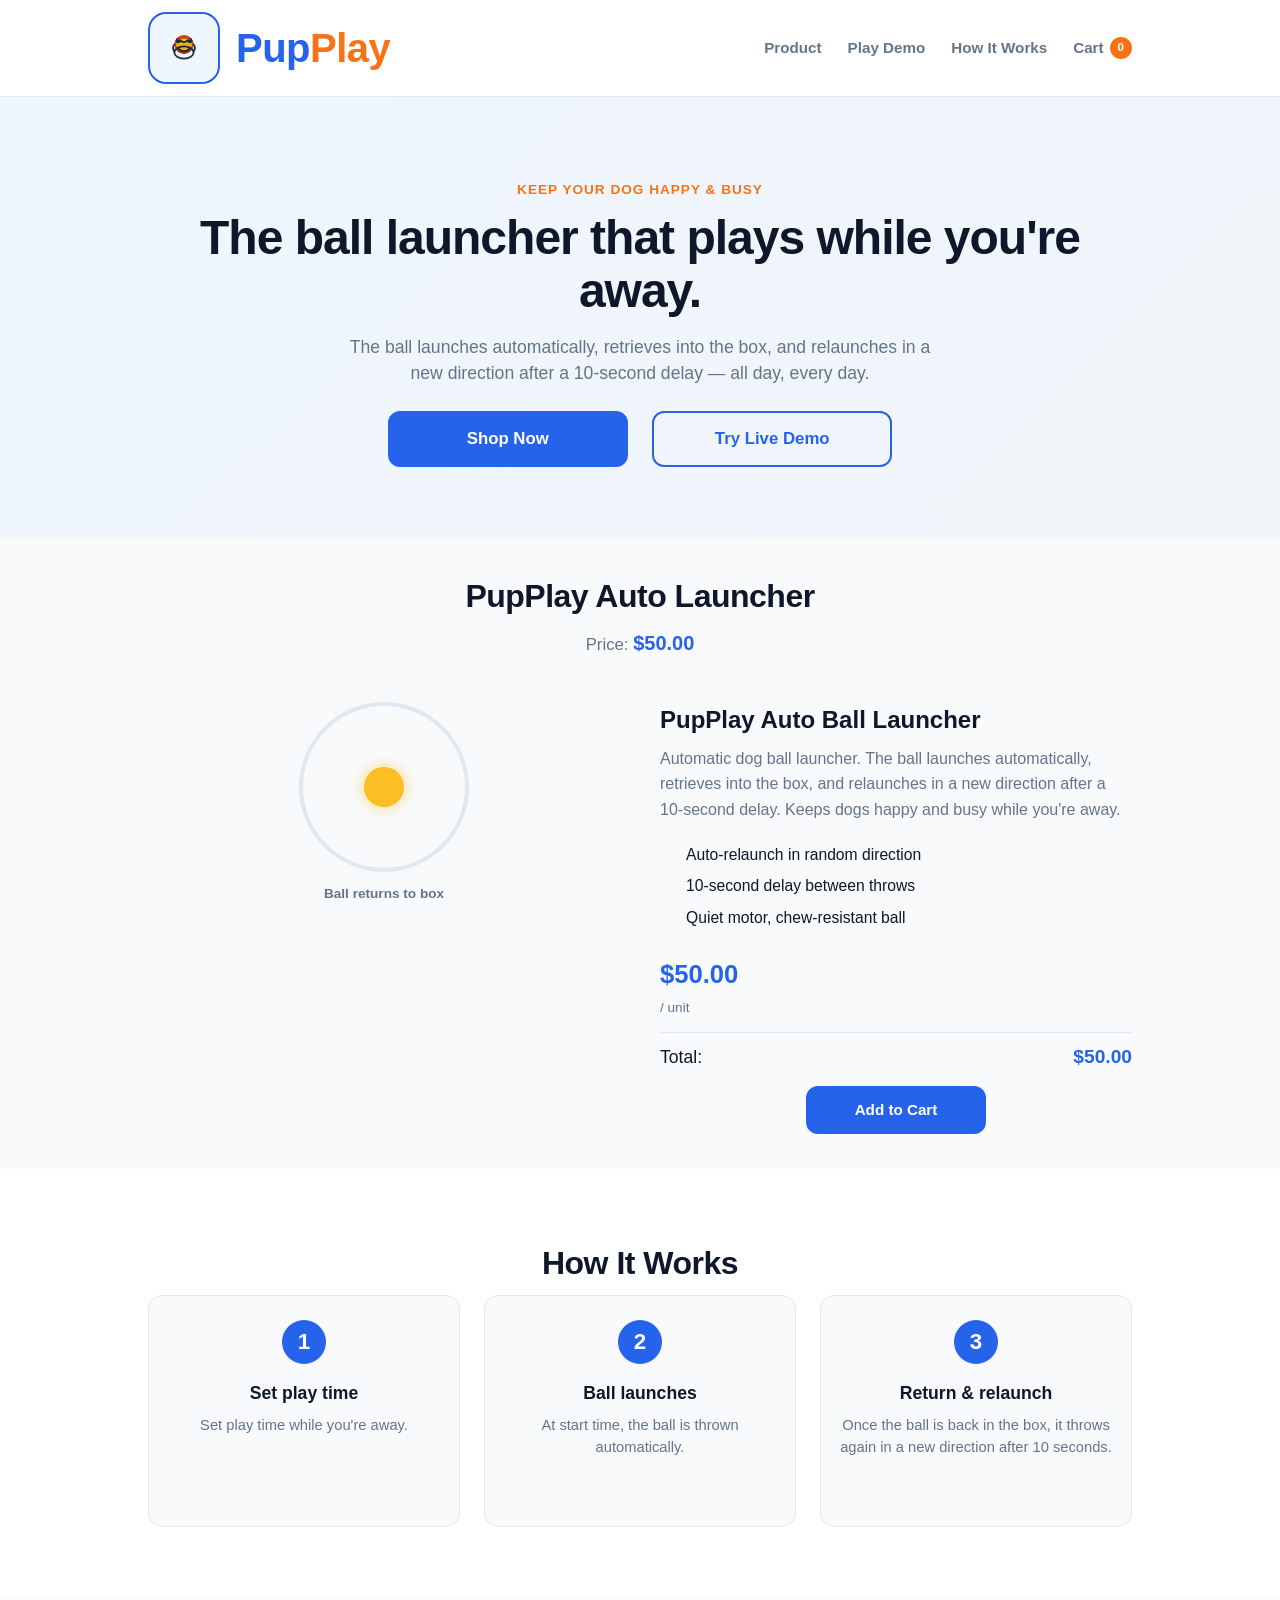
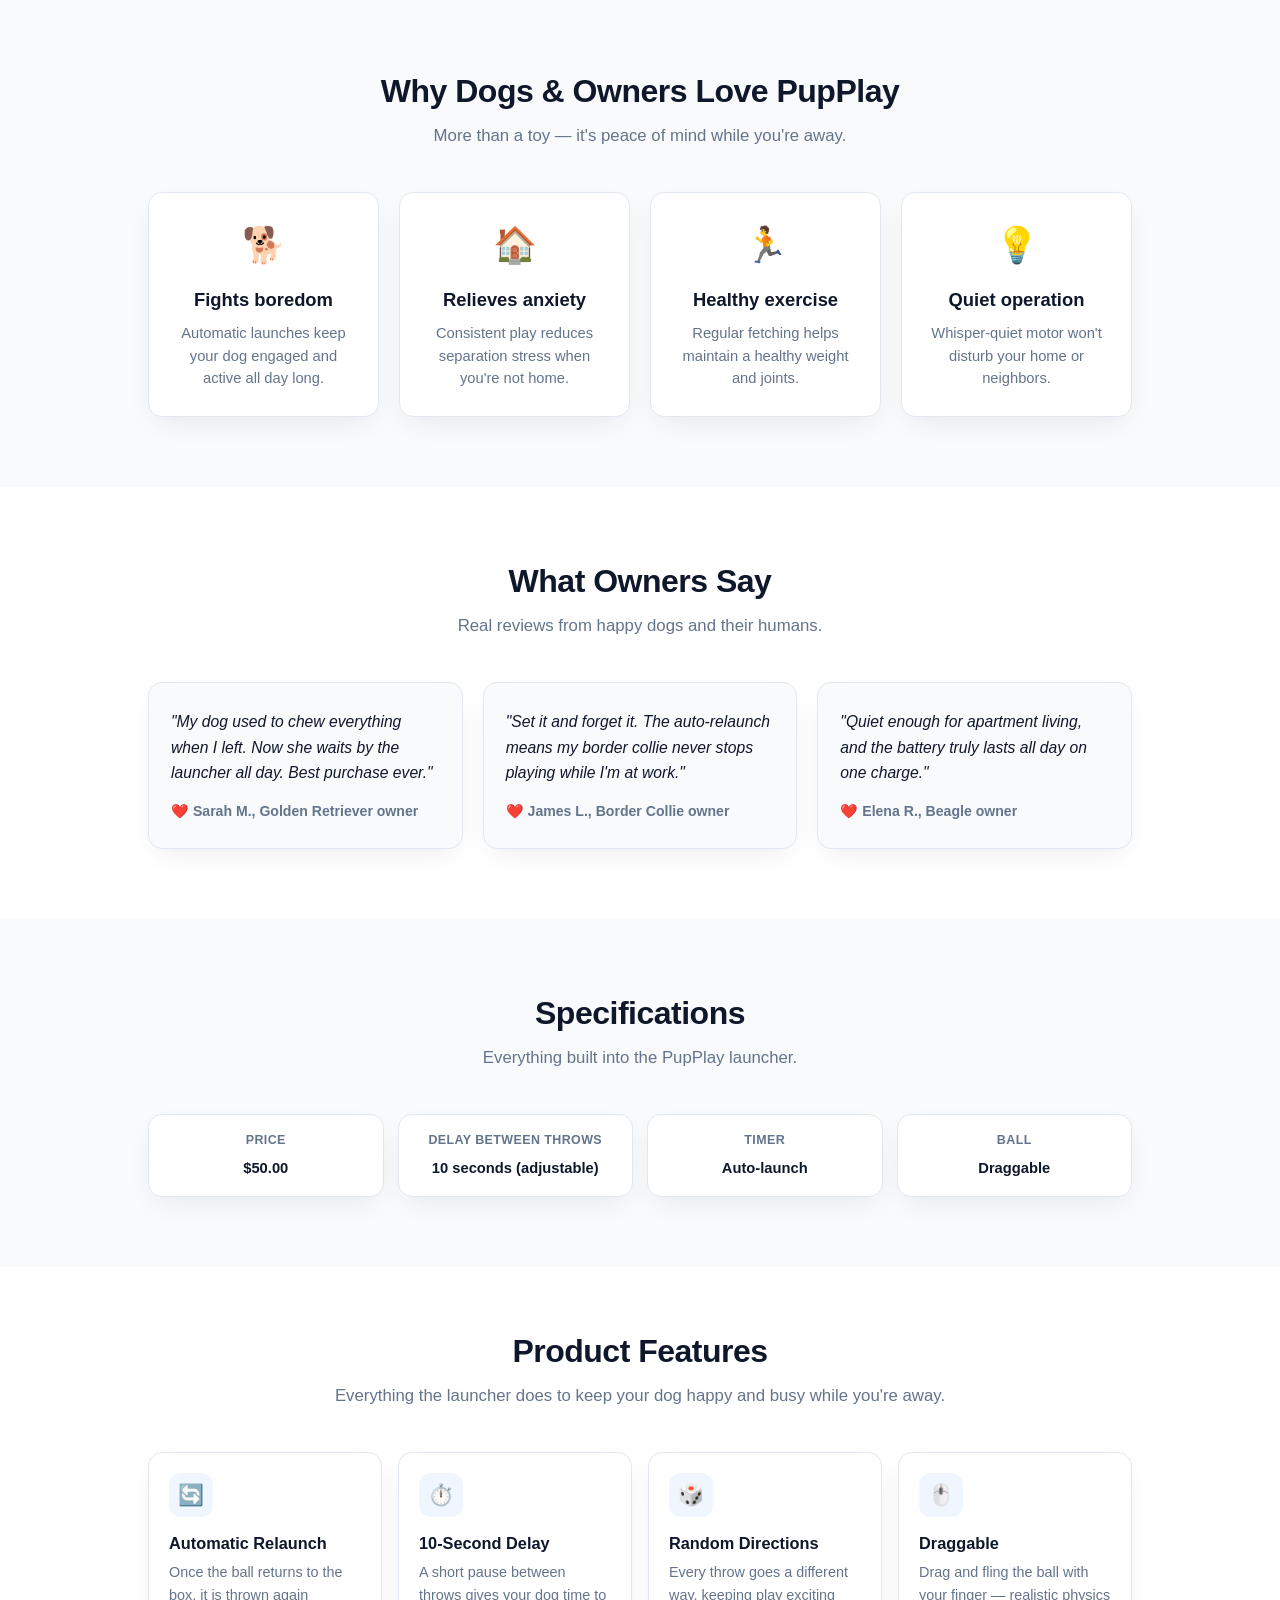
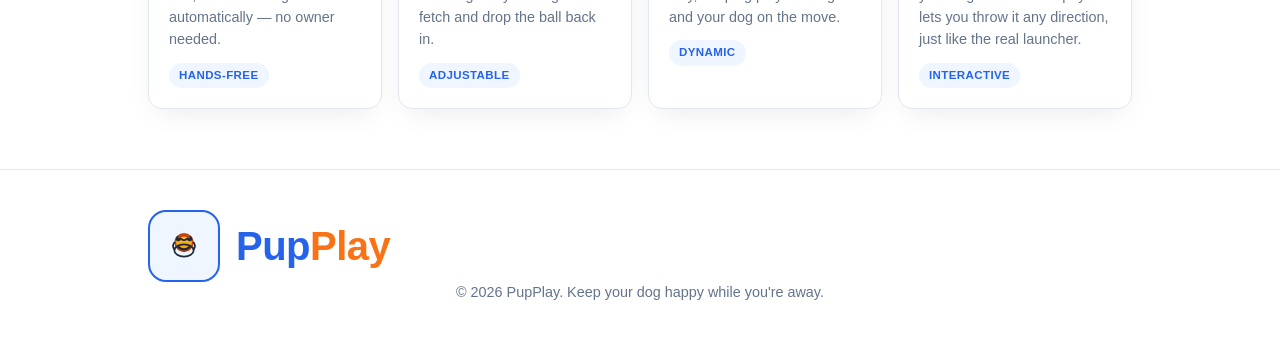
==== index.html @ 34d27f3f "Remove quantity selector from product page" ====
<!DOCTYPE html>
<html lang="en">
<head>
  <meta charset="UTF-8">
  <meta name="viewport" content="width=device-width, initial-scale=1.0">
  <title>PupPlay | Auto Ball Launcher for Dogs</title>
  <link rel="stylesheet" href="style.css">
</head>
<body>
  <header class="header">
    <div class="container nav">
      <div class="logo">
        <div class="logo-mark">
          <svg viewBox="0 0 48 48" xmlns="http://www.w3.org/2000/svg" aria-hidden="true">
            <defs>
              <linearGradient id="dogGrad" x1="0%" y1="0%" x2="0%" y2="100%">
                <stop offset="0%" stop-color="#fbbf24"/>
                <stop offset="100%" stop-color="#f59e0b"/>
              </linearGradient>
            </defs>
            <circle cx="24" cy="20" r="10" fill="url(#dogGrad)" stroke="#c2410c" stroke-width="2"/>
            <circle cx="17.5" cy="15.5" r="3" fill="#1e293b"/>
            <circle cx="30.5" cy="15.5" r="3" fill="#1e293b"/>
            <path d="M 17.5 25 Q 24 31 30.5 25" fill="none" stroke="#1e293b" stroke-width="2.5" stroke-linecap="round"/>
            <path d="M 21 16 Q 24 18.5 27 16" fill="none" stroke="#1e293b" stroke-width="2" stroke-linecap="round"/>
            <ellipse cx="24" cy="29" rx="11" ry="7" fill="none" stroke="#1e293b" stroke-width="2"/>
            <path d="M 18 14 Q 24 10 30 14" fill="none" stroke="#c2410c" stroke-width="2" stroke-linecap="round"/>
            <path d="M 13 20 Q 10 24 13 28" fill="none" stroke="#1e293b" stroke-width="2" stroke-linecap="round"/>
            <path d="M 35 20 Q 38 24 35 28" fill="none" stroke="#1e293b" stroke-width="2" stroke-linecap="round"/>
          </svg>
        </div>
        <div class="logo-text">Pup<span>Play</span></div>
      </div>
      <nav class="nav-links">
        <a href="#product">Product</a>
        <a href="/demo.html">Play Demo</a>
        <a href="#how-it-works">How It Works</a>
        <a href="#cart" class="cart-link" id="cart-link">
          Cart <span class="cart-count" id="cart-count">0</span>
        </a>
      </nav>
      <button class="nav-toggle" id="nav-toggle" aria-label="Toggle menu">☰</button>
    </div>
  </header>

  <section class="hero">
    <div class="container hero-inner">
      <div class="hero-text">
        <span class="badge">Keep Your Dog Happy &amp; Busy</span>
        <h1>The ball launcher that plays while you're away.</h1>
        <p>The ball launches automatically, retrieves into the box, and relaunches in a new direction after a 10-second delay &mdash; all day, every day.</p>
        <div class="hero-actions">
          <a href="#product" class="btn btn-primary btn-large" style="margin-right: 20px;">Shop Now</a>
          <a href="/demo.html" class="btn btn-outline btn-large">Try Live Demo</a>
        </div>
      </div>
    </div>
  </section>

  <section id="product" class="product-section">
    <div class="container">
      <div class="section-head">
        <h2>PupPlay Auto Launcher</h2>
        <p class="section-sub">Price: <span class="price">$50.00</span></p>
      </div>
      <div class="product-grid">
        <div class="product-img">
          <div class="launcher-preview">
            <div class="preview-box">
              <div class="preview-ball" id="preview-ball"></div>
            </div>
            <div class="preview-label">Ball returns to box</div>
          </div>
        </div>
        <div class="product-buy">
          <h3>PupPlay Auto Ball Launcher</h3>
          <p class="product-desc">Automatic dog ball launcher. The ball launches automatically, retrieves into the box, and relaunches in a new direction after a 10-second delay. Keeps dogs happy and busy while you're away.</p>
          <ul class="features">
            <li>Auto-relaunch in random direction</li>
            <li>10-second delay between throws</li>
            <li>Quiet motor, chew-resistant ball</li>
          </ul>
          <div class="buy-controls">
            <div class="price-qty">
              <div class="price-block">
                <span class="price">$50.00</span>
                <span class="unit">/ unit</span>
              </div>
            </div>
            <div class="total-block">
              <span>Total:</span>
              <span class="total-price" id="total-price">$50.00</span>
            </div>
            <button class="btn btn-primary btn-add" id="add-to-cart">Add to Cart</button>
          </div>
        </div>
      </div>
    </div>
  </section>

  <section id="how-it-works" class="how-it-works">
    <div class="container">
      <h2>How It Works</h2>
      <div class="steps">
        <div class="step">
          <div class="step-num">1</div>
          <h4>Set play time</h4>
          <p>Set play time while you're away.</p>
        </div>
        <div class="step">
          <div class="step-num">2</div>
          <h4>Ball launches</h4>
          <p>At start time, the ball is thrown automatically.</p>
        </div>
        <div class="step">
          <div class="step-num">3</div>
          <h4>Return &amp; relaunch</h4>
          <p>Once the ball is back in the box, it throws again in a new direction after 10 seconds.</p>
        </div>
      </div>
    </div>
  </section>

  <section class="benefits" aria-label="Why PupPlay">
    <div class="container">
      <div class="section-head">
        <h2>Why Dogs &amp; Owners Love PupPlay</h2>
        <p class="section-sub">More than a toy &mdash; it's peace of mind while you're away.</p>
      </div>
      <div class="benefit-grid">
        <div class="benefit-card">
          <div class="benefit-icon">🐕</div>
          <h3>Fights boredom</h3>
          <p>Automatic launches keep your dog engaged and active all day long.</p>
        </div>
        <div class="benefit-card">
          <div class="benefit-icon">🏠</div>
          <h3>Relieves anxiety</h3>
          <p>Consistent play reduces separation stress when you're not home.</p>
        </div>
        <div class="benefit-card">
          <div class="benefit-icon">🏃</div>
          <h3>Healthy exercise</h3>
          <p>Regular fetching helps maintain a healthy weight and joints.</p>
        </div>
        <div class="benefit-card">
          <div class="benefit-icon">💡</div>
          <h3>Quiet operation</h3>
          <p>Whisper-quiet motor won't disturb your home or neighbors.</p>
        </div>
      </div>
    </div>
  </section>

  <section class="testimonials" aria-label="Customer reviews">
    <div class="container">
      <div class="section-head">
        <h2>What Owners Say</h2>
        <p class="section-sub">Real reviews from happy dogs and their humans.</p>
      </div>
      <div class="testimonial-grid">
        <div class="testimonial-card">
          <p class="quote">"My dog used to chew everything when I left. Now she waits by the launcher all day. Best purchase ever."</p>
          <p class="author">❤️ Sarah M., Golden Retriever owner</p>
        </div>
        <div class="testimonial-card">
          <p class="quote">"Set it and forget it. The auto-relaunch means my border collie never stops playing while I'm at work."</p>
          <p class="author">❤️ James L., Border Collie owner</p>
        </div>
        <div class="testimonial-card">
          <p class="quote">"Quiet enough for apartment living, and the battery truly lasts all day on one charge."</p>
          <p class="author">❤️ Elena R., Beagle owner</p>
        </div>
      </div>
    </div>
  </section>

  <section class="specs" aria-label="Specifications">
    <div class="container">
      <div class="section-head">
        <h2>Specifications</h2>
        <p class="section-sub">Everything built into the PupPlay launcher.</p>
      </div>
      <div class="spec-grid">
        <div class="spec-item">
          <span class="spec-label">Price</span>
          <span class="spec-value">$50.00</span>
        </div>
        <div class="spec-item">
          <span class="spec-label">Delay between throws</span>
          <span class="spec-value">10 seconds (adjustable)</span>
        </div>
        <div class="spec-item">
          <span class="spec-label">Timer</span>
          <span class="spec-value">Auto-launch</span>
        </div>
        <div class="spec-item">
          <span class="spec-label">Ball</span>
          <span class="spec-value">Draggable</span>
        </div>
      </div>
    </div>
  </section>

  <section class="features-block" aria-label="Product features">
    <div class="container">
      <div class="section-head">
        <h2>Product Features</h2>
        <p class="section-sub">Everything the launcher does to keep your dog happy and busy while you're away.</p>
      </div>
      <div class="feature-grid">
        <div class="feature-card">
          <div class="feature-icon">🔄</div>
          <h3>Automatic Relaunch</h3>
          <p>Once the ball returns to the box, it is thrown again automatically &mdash; no owner needed.</p>
          <span class="feature-tag">Hands-free</span>
        </div>
        <div class="feature-card">
          <div class="feature-icon">⏱️</div>
          <h3>10-Second Delay</h3>
          <p>A short pause between throws gives your dog time to fetch and drop the ball back in.</p>
          <span class="feature-tag">Adjustable</span>
        </div>
        <div class="feature-card">
          <div class="feature-icon">🎲</div>
          <h3>Random Directions</h3>
          <p>Every throw goes a different way, keeping play exciting and your dog on the move.</p>
          <span class="feature-tag">Dynamic</span>
        </div>
        <div class="feature-card">
          <div class="feature-icon">🖱️</div>
          <h3>Draggable</h3>
          <p>Drag and fling the ball with your finger — realistic physics lets you throw it any direction, just like the real launcher.</p>
          <span class="feature-tag">Interactive</span>
        </div>
      </div>
    </div>
  </section>

  <aside id="cart" class="cart-drawer" aria-hidden="true">
    <div class="cart-overlay" id="cart-overlay"></div>
    <div class="cart-panel">
      <div class="cart-header">
        <h3>Your Cart</h3>
        <button class="btn-close" id="cart-close" aria-label="Close cart">&times;</button>
      </div>
      <div class="cart-items" id="cart-items">
        <div class="cart-empty">Your cart is empty.</div>
      </div>
      <div class="cart-footer">
        <div class="cart-total">
          <span>Total:</span>
          <span class="cart-total-price" id="cart-total-price">$0.00</span>
        </div>
        <button class="btn btn-primary cart-checkout" id="cart-checkout">Checkout</button>
      </div>
    </div>
  </aside>

  <footer class="footer">
    <div class="container">
      <div class="logo">
        <div class="logo-mark">
          <svg viewBox="0 0 48 48" xmlns="http://www.w3.org/2000/svg" aria-hidden="true">
            <defs>
              <linearGradient id="dogGrad" x1="0%" y1="0%" x2="0%" y2="100%">
                <stop offset="0%" stop-color="#fbbf24"/>
                <stop offset="100%" stop-color="#f59e0b"/>
              </linearGradient>
            </defs>
            <circle cx="24" cy="20" r="10" fill="url(#dogGrad)" stroke="#c2410c" stroke-width="2"/>
            <circle cx="17.5" cy="15.5" r="3" fill="#1e293b"/>
            <circle cx="30.5" cy="15.5" r="3" fill="#1e293b"/>
            <path d="M 17.5 25 Q 24 31 30.5 25" fill="none" stroke="#1e293b" stroke-width="2.5" stroke-linecap="round"/>
            <path d="M 21 16 Q 24 18.5 27 16" fill="none" stroke="#1e293b" stroke-width="2" stroke-linecap="round"/>
            <ellipse cx="24" cy="29" rx="11" ry="7" fill="none" stroke="#1e293b" stroke-width="2"/>
            <path d="M 18 14 Q 24 10 30 14" fill="none" stroke="#c2410c" stroke-width="2" stroke-linecap="round"/>
            <path d="M 13 20 Q 10 24 13 28" fill="none" stroke="#1e293b" stroke-width="2" stroke-linecap="round"/>
            <path d="M 35 20 Q 38 24 35 28" fill="none" stroke="#1e293b" stroke-width="2" stroke-linecap="round"/>
          </svg>
        </div>
        <div class="logo-text">Pup<span>Play</span></div>
      </div>
      <p>&copy; 2026 PupPlay. Keep your dog happy while you're away.</p>
    </div>
  </footer>

  <script src="script.js"></script>
</body>
</html>
---- style.css ----
* { margin: 0; padding: 0; box-sizing: border-box; }
:root {
  --primary: #2563eb;
  --primary-dark: #1d4ed8;
  --accent: #f97316;
  --bg: #f8fafc;
  --card: #ffffff;
  --text: #0f172a;
  --muted: #64748b;
  --line: #e2e8f0;
  --radius: 14px;
  --shadow: 0 10px 30px -10px rgba(15,23,42,0.1);
}
html { scroll-behavior: smooth; }
body {
  font-family: -apple-system, BlinkMacSystemFont, "Segoe UI", Roboto, "Helvetica Neue", Arial, sans-serif;
  color: var(--text);
  background: var(--bg);
  line-height: 1.5;
}
.container { max-width: 1024px; margin: 0 auto; padding: 0 20px; }
a { color: inherit; text-decoration: none; }
button {
  font-family: inherit; border: none; background: none; cursor: pointer;
}
ul { list-style: none; }

/* Header */
.header { background: var(--card); border-bottom: 1px solid var(--line); position: sticky; top: 0; z-index: 50; }
.nav { display: flex; align-items: center; justify-content: space-between; height: 96px; gap: 16px; }
.logo { display: flex; align-items: center; gap: 16px; font-size: 2.5rem; font-weight: 900; color: var(--primary); letter-spacing: -0.5px; }
.logo-mark { width: 72px; height: 72px; flex-shrink: 0; border-radius: 18px; background: #eff6ff; border: 2px solid var(--primary); display: flex; align-items: center; justify-content: center; }
.logo-mark svg { width: 42px; height: 42px; display: block; }
.logo span { color: var(--accent); }
.nav-links { display: flex; gap: 26px; align-items: center; }
.nav-links a { font-size: 0.95rem; font-weight: 600; color: var(--muted); transition: color 0.2s; }
.nav-links a:hover { color: var(--primary); }
.cart-link { display: flex; align-items: center; gap: 6px; color: var(--primary); font-weight: 700; }
.cart-count { background: var(--accent); color: #fff; font-size: 0.72rem; padding: 2px 8px; border-radius: 999px; font-weight: 700; }
.nav-toggle { display: none; font-size: 1.5rem; color: var(--text); }

/* Hero */
.hero { padding: 80px 0 70px; background: linear-gradient(135deg, #eff6ff 0%, #f1f5f9 100%); }
.hero-inner { display: flex; flex-direction: column; align-items: center; text-align: center; gap: 30px; }
.hero-text .badge { display: inline-block; font-size: 0.85rem; font-weight: 700; letter-spacing: 1px; color: var(--accent); text-transform: uppercase; margin-bottom: 12px; }
.hero-text h1 { font-size: 3rem; line-height: 1.1; letter-spacing: -1px; margin-bottom: 16px; }
.hero-text p { font-size: 1.1rem; color: var(--muted); margin-bottom: 24px; max-width: 600px; margin-left: auto; margin-right: auto; }
.hero-actions { justify-content: center; gap: 20px; }
.btn { display: inline-flex; align-items: center; justify-content: center; padding: 16px 36px; border-radius: 12px; font-weight: 700; font-size: 1.05rem; transition: transform 0.1s, opacity 0.2s; min-width: 240px; height: 56px; }
.btn:active { transform: scale(0.97); }
.btn-primary { background: var(--primary); color: #fff; }
.btn-primary:hover { background: var(--primary-dark); opacity: 1; }
.btn-outline { background: transparent; color: var(--primary); border: 2px solid var(--primary); min-width: 240px; height: 56px; }
.btn-outline:hover { background: var(--primary); color: #fff; }
.btn-small { padding: 9px 16px; font-size: 0.85rem; border-radius: 10px; }
.btn-large { padding: 16px 36px; font-size: 1.05rem; min-width: 240px; height: 56px; }
.btn-add { padding: 12px 24px; font-size: 0.95rem; min-width: 180px; height: 48px; margin: 0 auto; display: block; }

/* Device visual */
.device-card { background: var(--card); border: 1px solid var(--line); border-radius: var(--radius); box-shadow: var(--shadow); padding: 24px; display: flex; flex-direction: column; gap: 18px; }
.device-screen { background: #0f172a; border-radius: 10px; padding: 20px; position: relative; min-height: 220px; display: flex; flex-direction: column; align-items: center; justify-content: center; gap: 14px; overflow: hidden; }
.screen-status { color: var(--muted); font-size: 0.85rem; font-weight: 600; text-transform: uppercase; letter-spacing: 0.5px; }
.screen-timer { font-size: 2.2rem; font-weight: 800; color: #22d3ee; font-family: monospace; }
.ball-box { position: relative; width: 140px; height: 140px; border: 3px solid #334155; border-radius: 50%; background: #1e293b; display: flex; align-items: center; justify-content: center; overflow: hidden; margin-top: 8px; }
.ball { width: 42px; height: 42px; background: #fbbf24; border-radius: 50%; position: relative; box-shadow: 0 0 14px rgba(251,191,36,0.5); transition: transform 0.4s ease; z-index: 2; }
.throw-line { position: absolute; inset: 0; border: 2px dashed rgba(34,211,238,0.35); border-radius: 50%; transform: scale(1.4); opacity: 0; transition: opacity 0.5s, transform 0.6s; }
.device-controls { display: flex; flex-wrap: wrap; gap: 10px; align-items: center; justify-content: center; border-top: 1px solid var(--line); padding-top: 14px; }
.device-controls label { font-size: 0.8rem; color: var(--muted); font-weight: 600; text-transform: uppercase; letter-spacing: 0.5px; }
.device-controls input[type="time"] { padding: 8px 10px; border-radius: 8px; border: 1px solid var(--line); font-size: 0.95rem; width: 110px; }

/* Hero ball interactive (draggable + physics) */
.ball-box { position: relative; }
#hero-ball { position: absolute; left: 50%; top: 50%; width: 42px; height: 42px; background: #fbbf24; border-radius: 50%; box-shadow: 0 0 14px rgba(251,191,36,0.5); cursor: grab; touch-action: none; will-change: transform; z-index: 2; transform: translate(-50%, -50%); }
#hero-ball.grabbing { cursor: grabbing; }
#throw-line { position: absolute; inset: 0; border: 2px dashed rgba(34,211,238,0.35); border-radius: 50%; transform: scale(1.4); opacity: 0; transition: opacity 0.5s, transform 0.6s; pointer-events: none; }

/* Hero extra controls */
.device-controls .btn-small { margin-left: 0; }
#hero-auto.active { background: var(--primary); color: #fff; }

/* Product section */
.product-section { padding: 35px 0; scroll-margin-top: 110px; }
.section-head { text-align: center; margin-bottom: 44px; }
.section-head h2 { font-size: 2rem; margin-bottom: 8px; letter-spacing: -0.5px; }
.section-sub { color: var(--muted); font-size: 1.05rem; }
.section-sub .price { color: var(--primary); font-weight: 800; font-size: 1.25rem; }
.product-grid { display: grid; grid-template-columns: 1fr 1fr; gap: 40px; align-items: start; }
.product-img { display: flex; justify-content: center; }
.launcher-preview { width: 300px; }
.preview-box { width: 170px; height: 170px; border: 4px solid var(--line); border-radius: 50%; background: #f8fafc; display: flex; align-items: center; justify-content: center; margin: 0 auto 12px; position: relative; }
.preview-ball { width: 40px; height: 40px; background: #fbbf24; border-radius: 50%; box-shadow: 0 0 16px rgba(251,191,36,0.6); position: absolute; transition: all 0.5s ease; }
.preview-label { text-align: center; font-size: 0.85rem; color: var(--muted); font-weight: 600; }
.product-buy h3 { font-size: 1.5rem; margin-bottom: 8px; }
.product-desc { color: var(--muted); margin-bottom: 20px; font-size: 1rem; line-height: 1.6; }
.features { margin-bottom: 26px; }
.features li { font-size: 0.98rem; color: var(--text); margin-bottom: 8px; padding-left: 26px; position: relative; }
.buy-controls { display: flex; flex-direction: column; gap: 14px; }
.price-qty { display: flex; gap: 22px; align-items: center; flex-wrap: wrap; }
.price-block { display: flex; flex-direction: column; gap: 4px; }
.price-block .price { font-size: 1.6rem; font-weight: 800; color: var(--primary); }
.price-block .unit { font-size: 0.85rem; color: var(--muted); }
.qty-selector { display: flex; align-items: center; gap: 8px; border: 1px solid var(--line); border-radius: 10px; padding: 6px 10px; background: var(--card); }
.qty-selector label { font-size: 0.8rem; color: var(--muted); font-weight: 700; text-transform: uppercase; letter-spacing: 0.5px; margin-right: 6px; }
.qty-step { display: flex; align-items: center; gap: 6px; }
.qty-btn { width: 32px; height: 32px; border-radius: 8px; background: var(--bg); color: var(--primary); font-weight: 800; font-size: 1.1rem; display: flex; align-items: center; justify-content: center; border: 1px solid var(--line); }
.qty-btn:hover { background: var(--primary); color: #fff; }
#qty { width: 44px; text-align: center; font-size: 1rem; font-weight: 700; color: var(--text); border: none; background: transparent; }
.total-block { display: flex; justify-content: space-between; align-items: center; padding-top: 10px; border-top: 1px solid var(--line); font-size: 1.1rem; }
.total-block .total-price { font-weight: 800; color: var(--primary); font-size: 1.2rem; }

/* Product features grid */
.features-block { padding: 60px 0; background: var(--card); }
.feature-grid { display: grid; grid-template-columns: repeat(auto-fit, minmax(0, 1fr)); gap: 16px; }
.feature-card { background: var(--card); border: 1px solid var(--line); border-radius: var(--radius); padding: 20px; box-shadow: var(--shadow); transition: transform 0.15s, box-shadow 0.15s; }
.feature-card:hover { transform: translateY(-3px); box-shadow: 0 16px 34px -14px rgba(15,23,42,0.2); }
.feature-icon { width: 44px; height: 44px; border-radius: 12px; display: flex; align-items: center; justify-content: center; font-size: 1.3rem; margin-bottom: 14px; background: #eff6ff; }
.feature-card h3 { font-size: 1.02rem; margin-bottom: 6px; }
.feature-card p { font-size: 0.9rem; color: var(--muted); line-height: 1.55; }
.feature-tag { display: inline-block; margin-top: 12px; font-size: 0.72rem; font-weight: 700; color: var(--primary); background: #eff6ff; padding: 4px 10px; border-radius: 999px; text-transform: uppercase; letter-spacing: 0.4px; }

/* How it works */
.how-it-works { padding: 70px 0; background: var(--card); scroll-margin-top: 110px; }
.how-it-works h2 { text-align: center; font-size: 2rem; margin-bottom: 8px; letter-spacing: -0.5px; }
.how-it-works p { text-align: center; color: var(--muted); margin-bottom: 44px; font-size: 1.05rem; }
.steps { display: grid; grid-template-columns: repeat(3, 1fr); gap: 24px; }
.step { text-align: center; padding: 24px 16px; border-radius: var(--radius); border: 1px solid var(--line); background: var(--bg); }
.step-num { width: 44px; height: 44px; border-radius: 50%; background: var(--primary); color: #fff; font-size: 1.4rem; font-weight: 800; display: flex; align-items: center; justify-content: center; margin: 0 auto 16px; }
.step h4 { font-size: 1.1rem; margin-bottom: 8px; }
.step p { font-size: 0.92rem; color: var(--muted); }

/* Benefits */
.benefits { padding: 70px 0; background: var(--bg); }
.benefit-grid { display: grid; grid-template-columns: repeat(4, 1fr); gap: 20px; }
.benefit-card { background: var(--card); border: 1px solid var(--line); border-radius: var(--radius); padding: 26px 20px; text-align: center; box-shadow: var(--shadow); }
.benefit-icon { font-size: 2.2rem; margin-bottom: 14px; display: block; }
.benefit-card h3 { font-size: 1.15rem; margin-bottom: 8px; }
.benefit-card p { font-size: 0.92rem; color: var(--muted); line-height: 1.55; }

/* Testimonials */
.testimonials { padding: 70px 0; background: var(--card); }
.testimonial-grid { display: grid; grid-template-columns: repeat(3, 1fr); gap: 20px; }
.testimonial-card { background: var(--bg); border: 1px solid var(--line); border-radius: var(--radius); padding: 26px 22px; box-shadow: var(--shadow); }
.testimonial-card .quote { font-size: 0.98rem; color: var(--text); line-height: 1.6; margin-bottom: 16px; font-style: italic; }
.testimonial-card .author { font-size: 0.88rem; color: var(--muted); font-weight: 700; }

/* Specs */
.specs { padding: 70px 0; background: var(--bg); }
.spec-grid { display: grid; grid-template-columns: repeat(auto-fit, minmax(130px, 1fr)); gap: 14px; text-align: center; }
.spec-item { background: var(--card); border: 1px solid var(--line); border-radius: var(--radius); padding: 16px 10px; box-shadow: var(--shadow); }
.spec-label { display: block; font-size: 0.78rem; font-weight: 700; color: var(--muted); text-transform: uppercase; letter-spacing: 0.4px; margin-bottom: 6px; }
.spec-value { font-size: 0.92rem; color: var(--text); font-weight: 700; }

/* Cart drawer */
.cart-drawer { position: fixed; inset: 0; z-index: 100; display: none; align-items: center; justify-content: center; }
.cart-drawer[aria-hidden="false"] { display: flex; }
.cart-overlay { position: absolute; inset: 0; background: rgba(15,23,42,0.45); backdrop-filter: blur(4px); display: none; }
.cart-overlay.open { display: block; }
.cart-panel { position: relative; background: var(--card); width: 100%; max-width: 420px; height: 90vh; max-height: 720px; border-radius: var(--radius); box-shadow: var(--shadow); display: none; flex-direction: column; animation: slideIn 0.25s ease; }
.cart-panel.open { display: flex; }
@keyframes slideIn { from { transform: translateY(20px); opacity: 0; } to { transform: translateY(0); opacity: 1; } }
.cart-header { display: flex; align-items: center; justify-content: space-between; padding: 20px 24px; border-bottom: 1px solid var(--line); }
.cart-header h3 { font-size: 1.25rem; }
.btn-close { font-size: 1.8rem; color: var(--muted); line-height: 1; }
.btn-close:hover { color: var(--text); }
.cart-items { flex: 1; overflow-y: auto; padding: 20px 24px; display: flex; flex-direction: column; gap: 14px; }
.cart-empty { color: var(--muted); font-size: 0.95rem; text-align: center; margin-top: 40px; }
.cart-item { display: flex; gap: 14px; align-items: center; padding-bottom: 10px; border-bottom: 1px solid var(--line); }
.cart-item .item-img { width: 56px; height: 56px; border-radius: 10px; background: #fbbf24; flex-shrink: 0; }
.cart-item .item-info { flex: 1; }
.cart-item .item-name { font-weight: 700; font-size: 0.98rem; }
.cart-item .item-line { font-size: 0.88rem; color: var(--muted); margin-top: 2px; }
.cart-item .item-remove { color: var(--accent); font-size: 0.85rem; font-weight: 700; margin-top: 6px; }
.cart-item .item-remove:hover { text-decoration: underline; }
.cart-footer { padding: 20px 24px; border-top: 1px solid var(--line); display: flex; flex-direction: column; gap: 14px; }
.cart-total { display: flex; justify-content: space-between; font-size: 1.1rem; font-weight: 800; }
.cart-total .cart-total-price { color: var(--primary); }
.cart-checkout { width: 100%; padding: 14px; font-size: 1rem; }

/* Footer */
.footer { padding: 40px 0; text-align: center; color: var(--muted); font-size: 0.9rem; border-top: 1px solid var(--line); background: var(--card); }

/* Responsive */
@media (max-width: 768px) {
  .nav-links { display: none; }
  .nav-toggle { display: block; }
  .hero-inner { grid-template-columns: 1fr; gap: 30px; }
  .hero-text { text-align: center; }
  .hero-actions { justify-content: center; }
  .hero-text h1 { font-size: 2.2rem; }
  .hero-text p { margin: 0 auto 24px; }
  .device-screen { min-height: 180px; }
  .product-grid { grid-template-columns: 1fr; gap: 30px; }
  .steps { grid-template-columns: 1fr; gap: 16px; }
  .price-qty { flex-direction: column; align-items: stretch; gap: 12px; }
  .qty-selector { justify-content: center; }
  .cart-panel { width: 92vw; height: 92vh; }
  .benefit-grid { grid-template-columns: repeat(2, 1fr); }
  .testimonial-grid { grid-template-columns: 1fr; }
}
@media (max-width: 560px) {
  .benefit-grid { grid-template-columns: 1fr; }
}
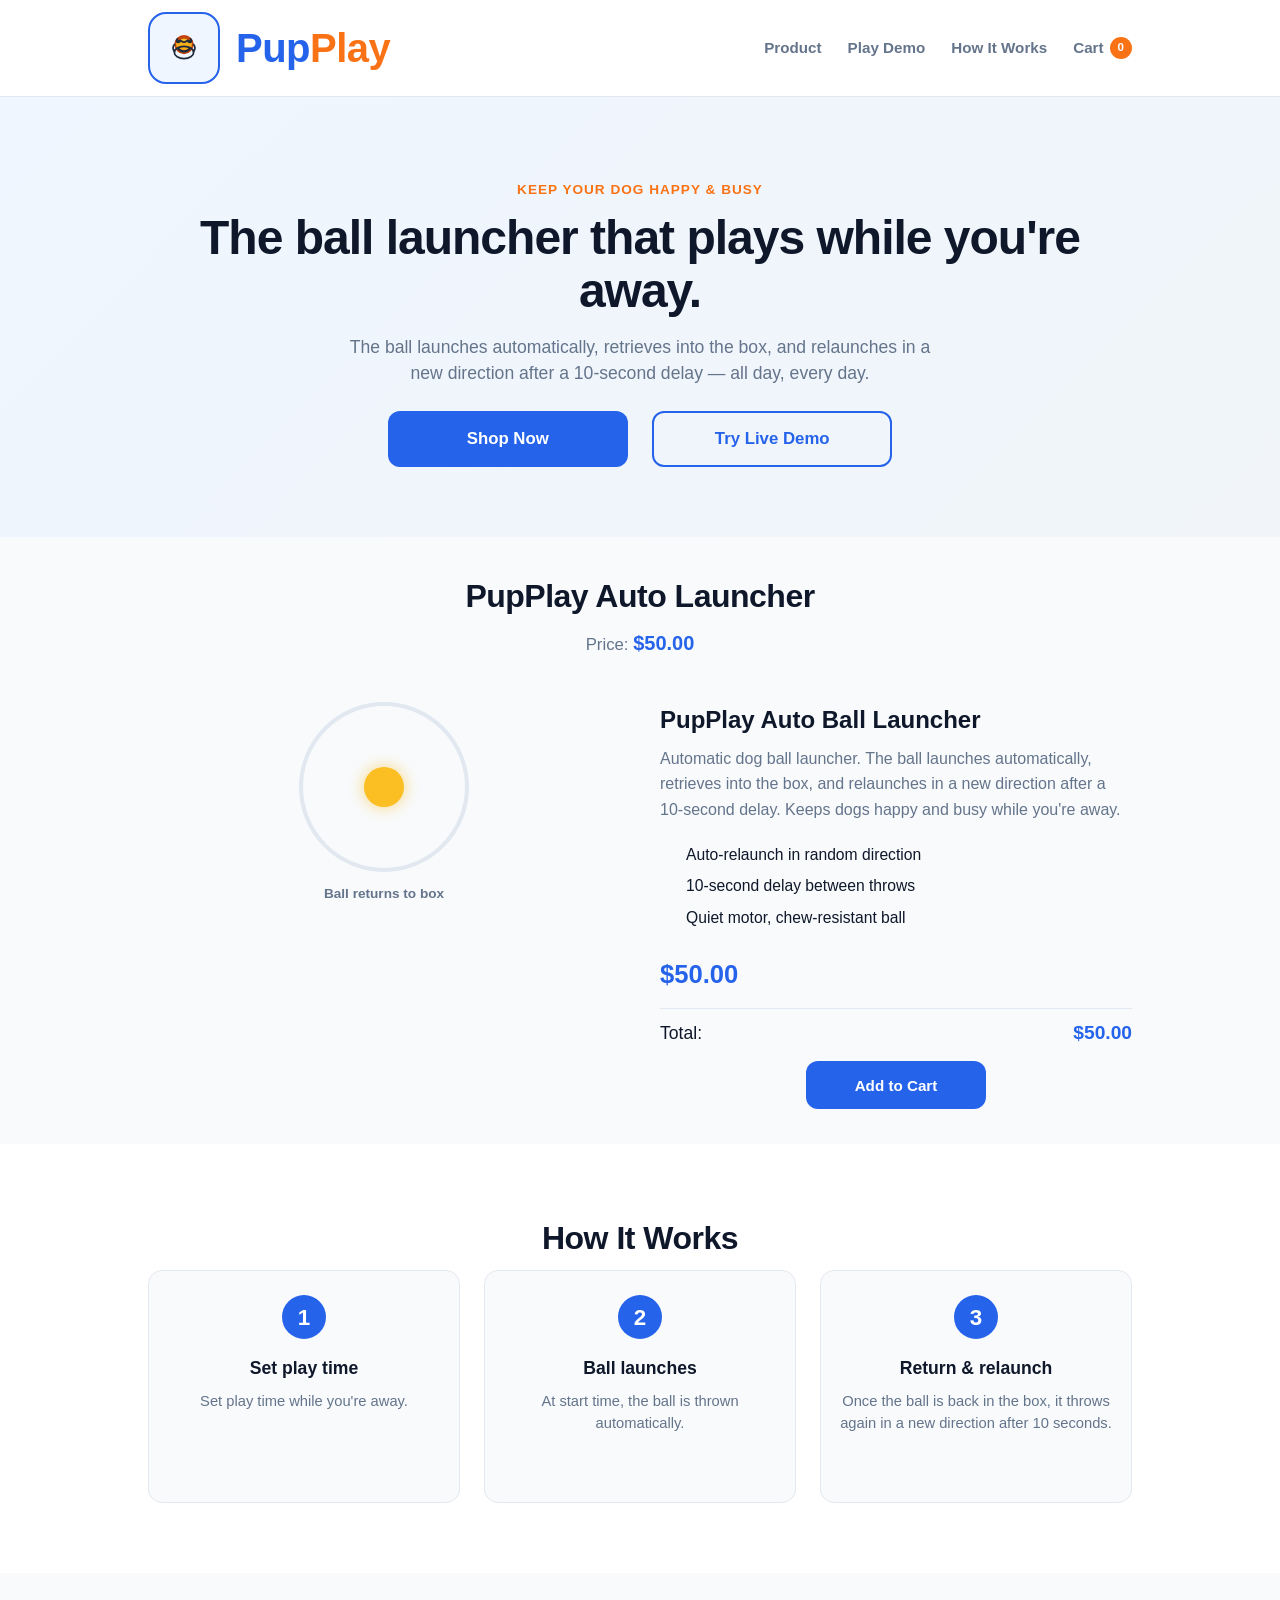
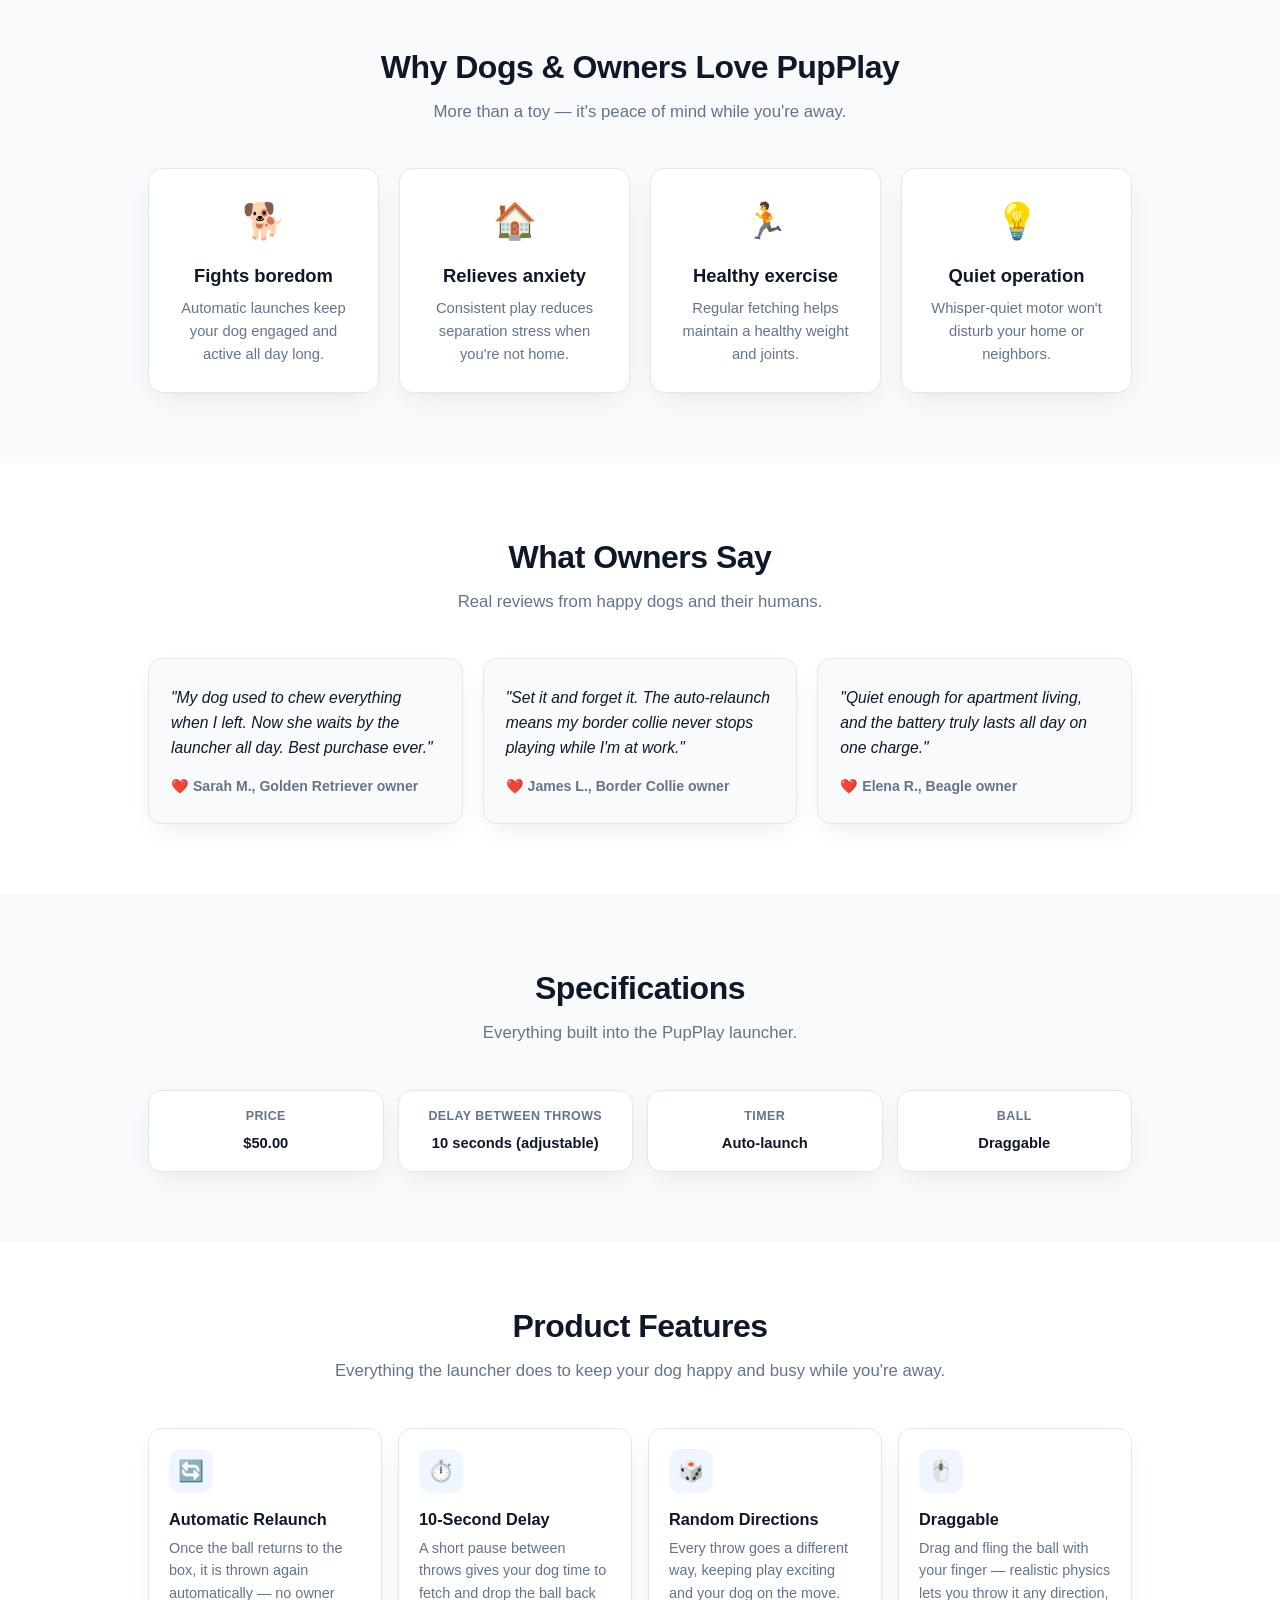
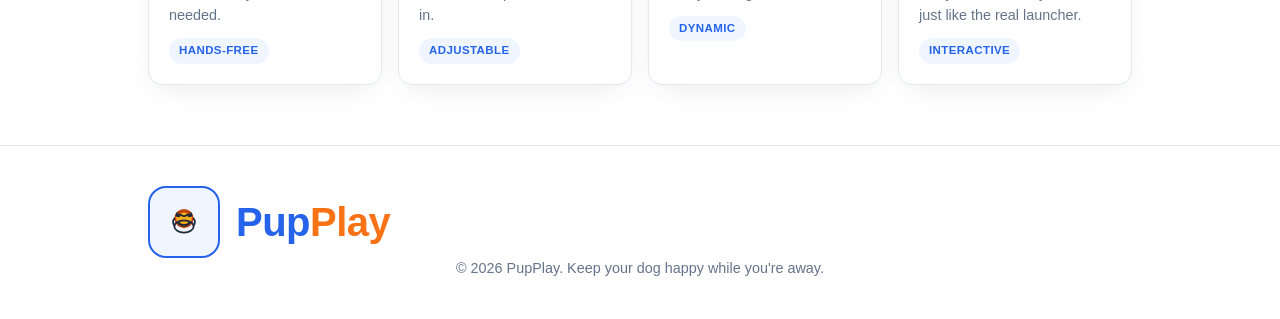
==== commit 99b501ea: "Remove /unit text from price" ====
--- a/index.html
+++ b/index.html
@@ -84,7 +84,6 @@
             <div class="price-qty">
               <div class="price-block">
                 <span class="price">$50.00</span>
-                <span class="unit">/ unit</span>
               </div>
             </div>
             <div class="total-block">
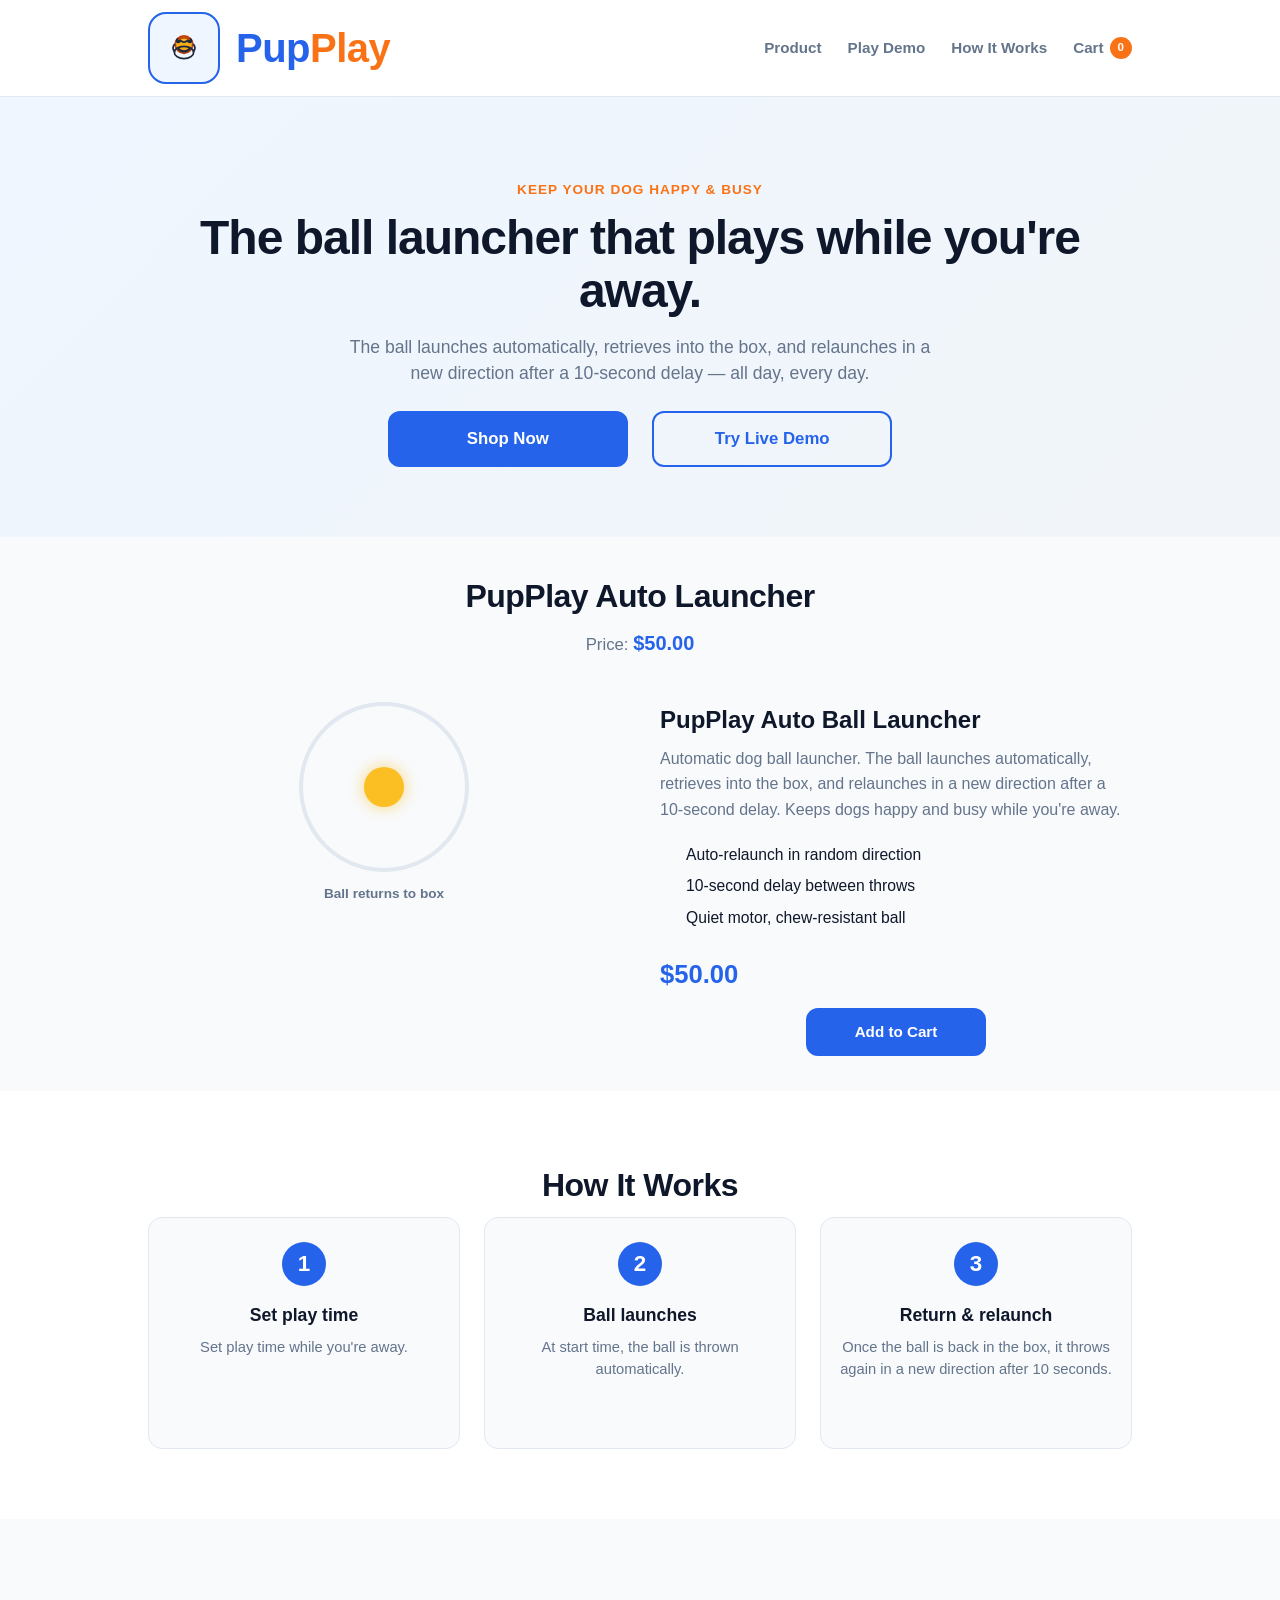
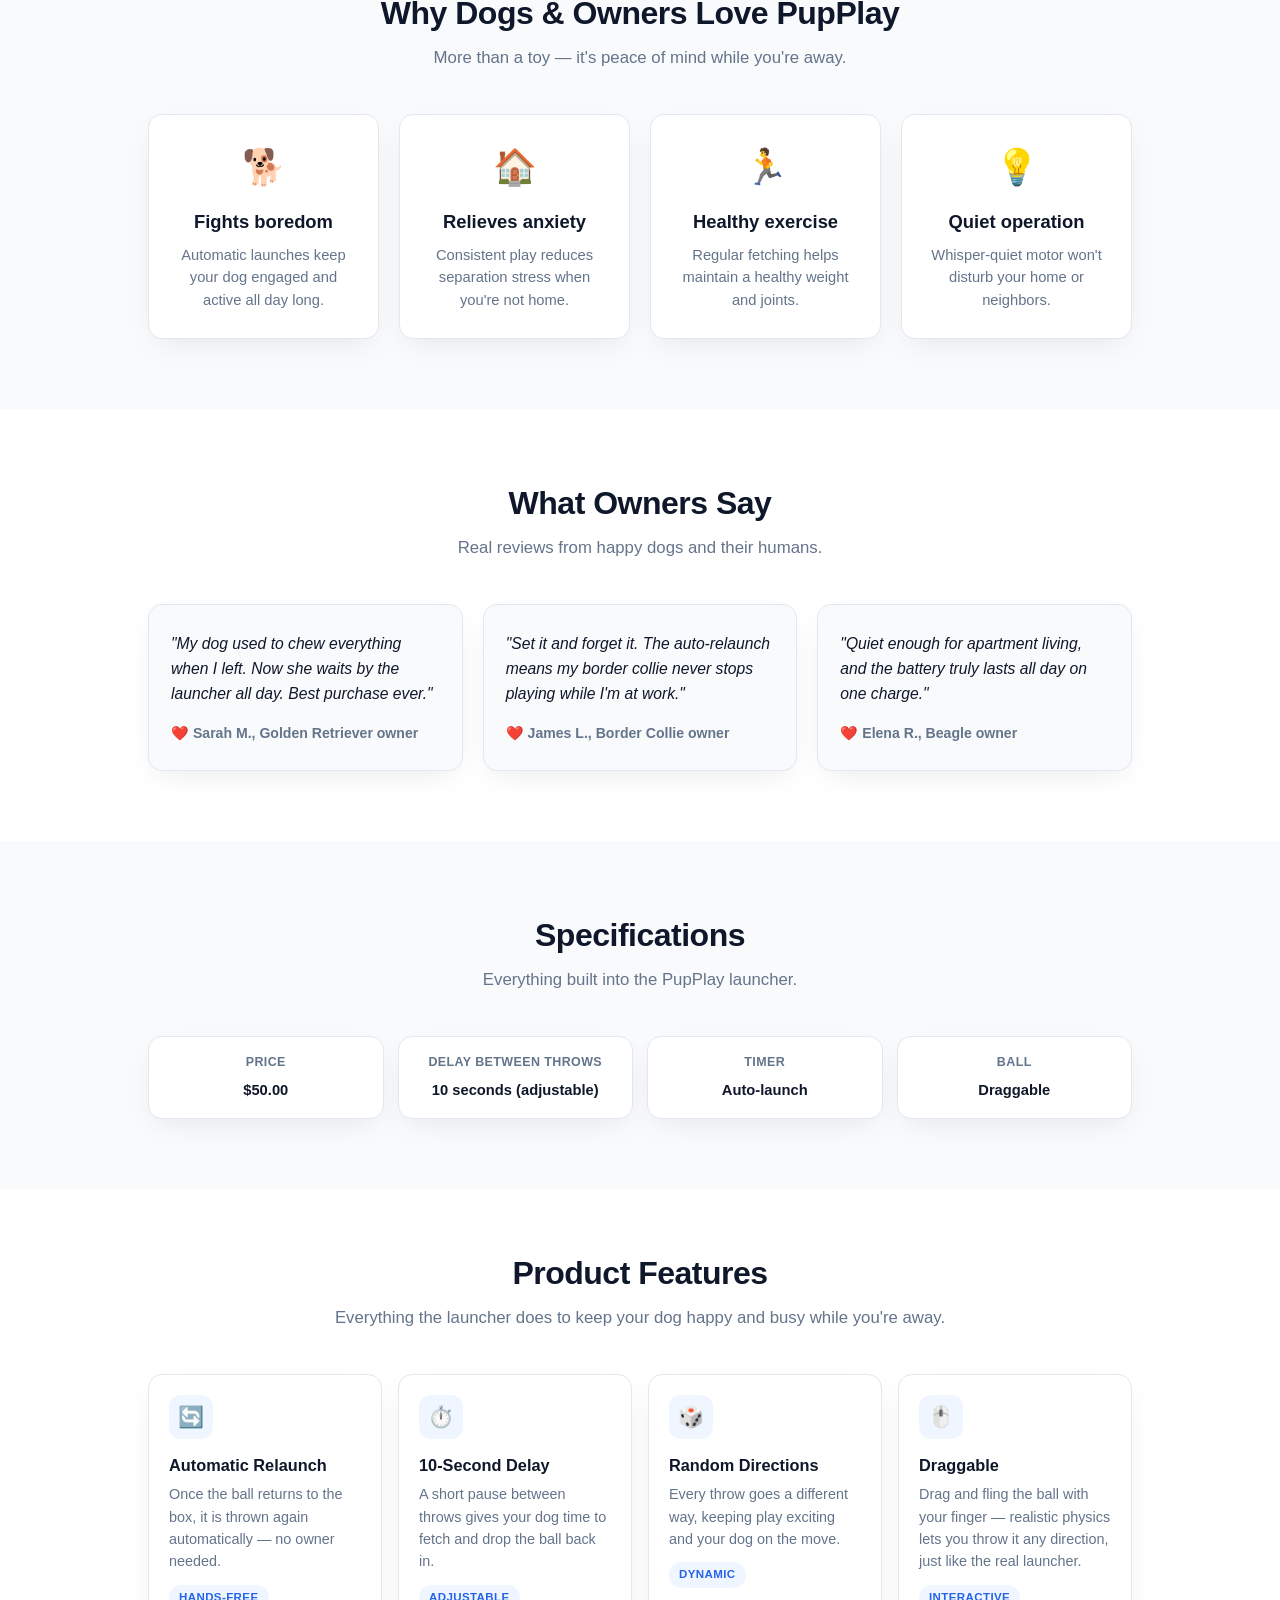
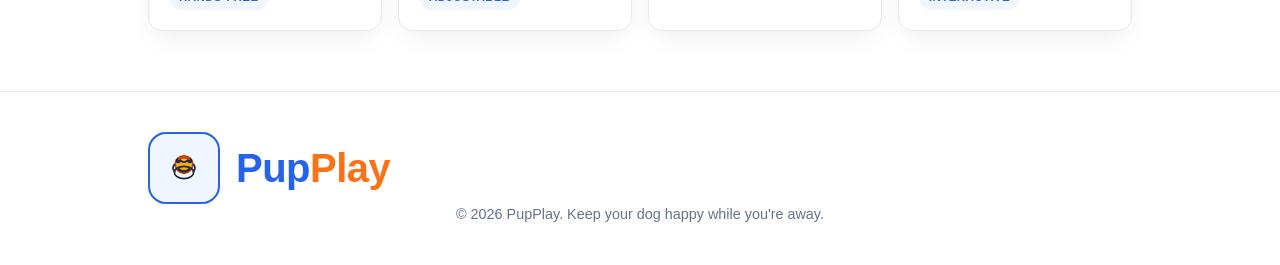
==== commit f1ccabd1: "Remove total price row from product section" ====
--- a/index.html
+++ b/index.html
@@ -86,10 +86,6 @@
                 <span class="price">$50.00</span>
               </div>
             </div>
-            <div class="total-block">
-              <span>Total:</span>
-              <span class="total-price" id="total-price">$50.00</span>
-            </div>
             <button class="btn btn-primary btn-add" id="add-to-cart">Add to Cart</button>
           </div>
         </div>
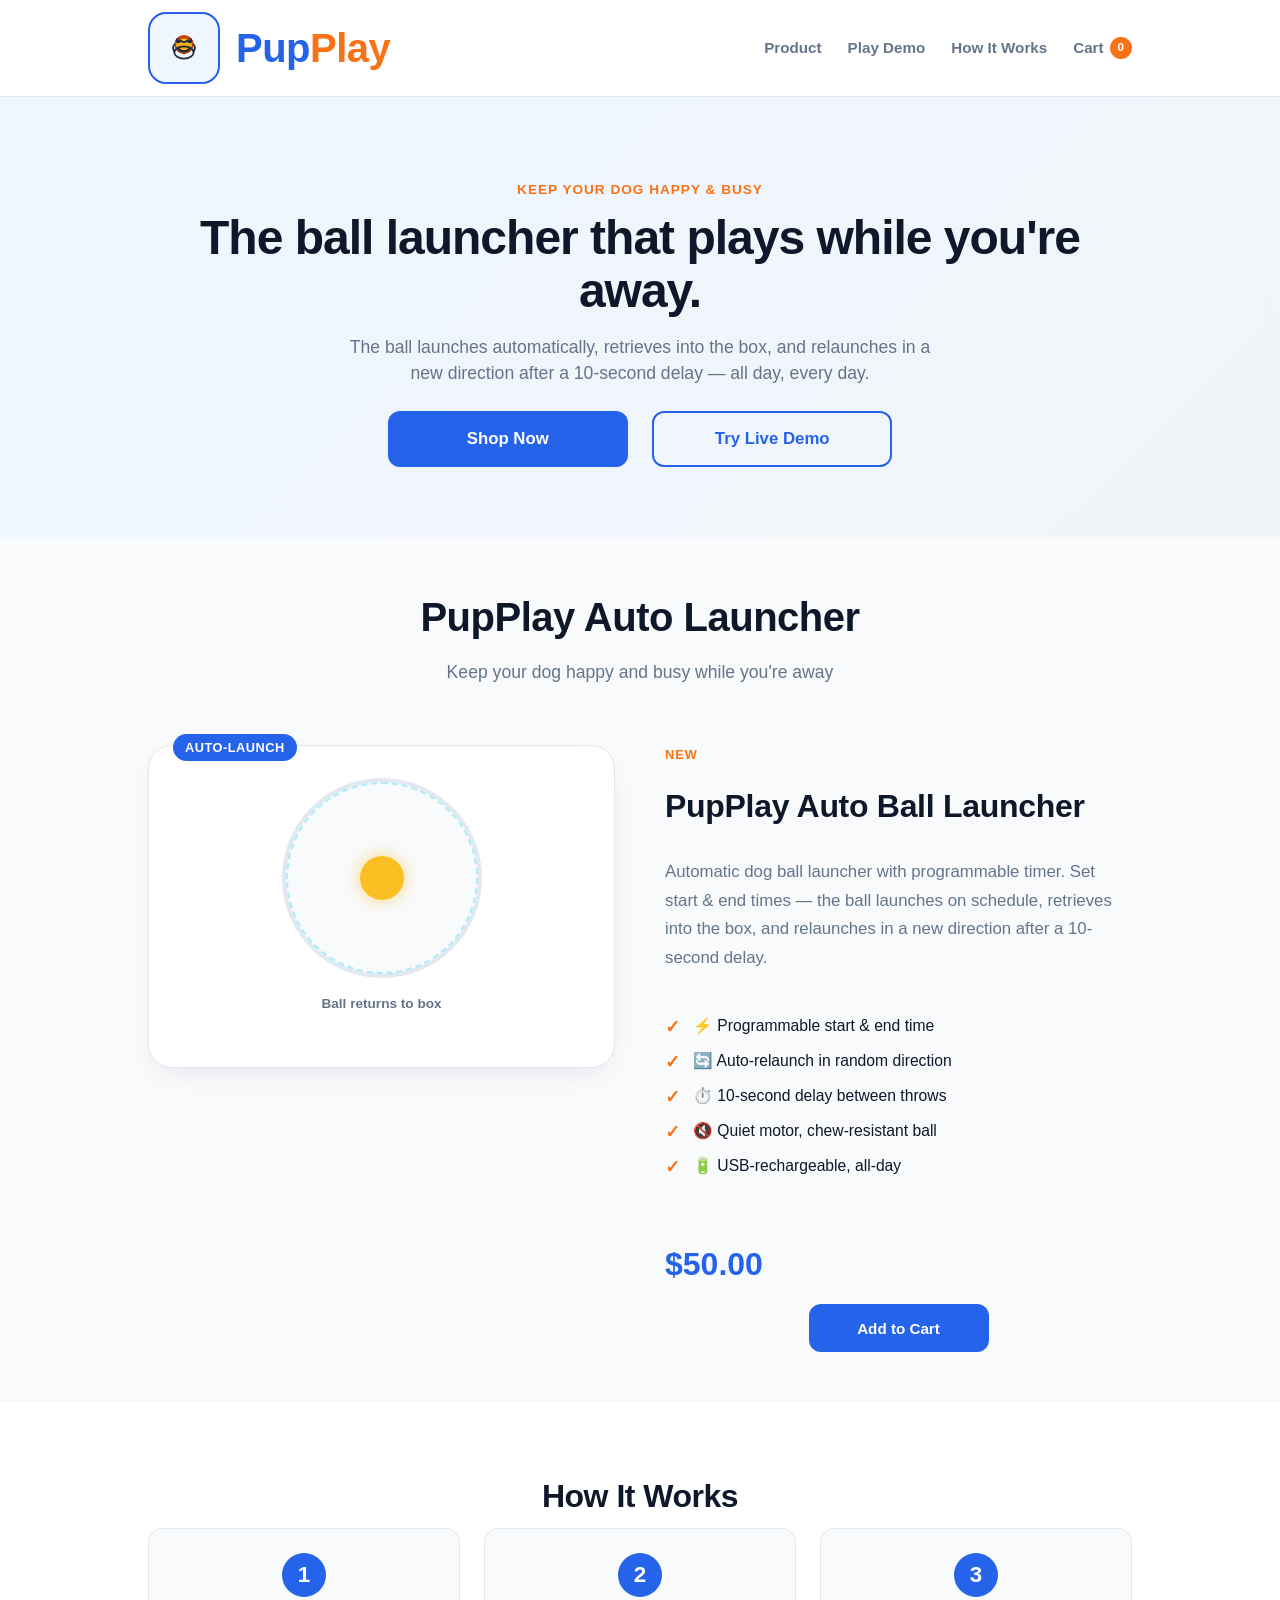
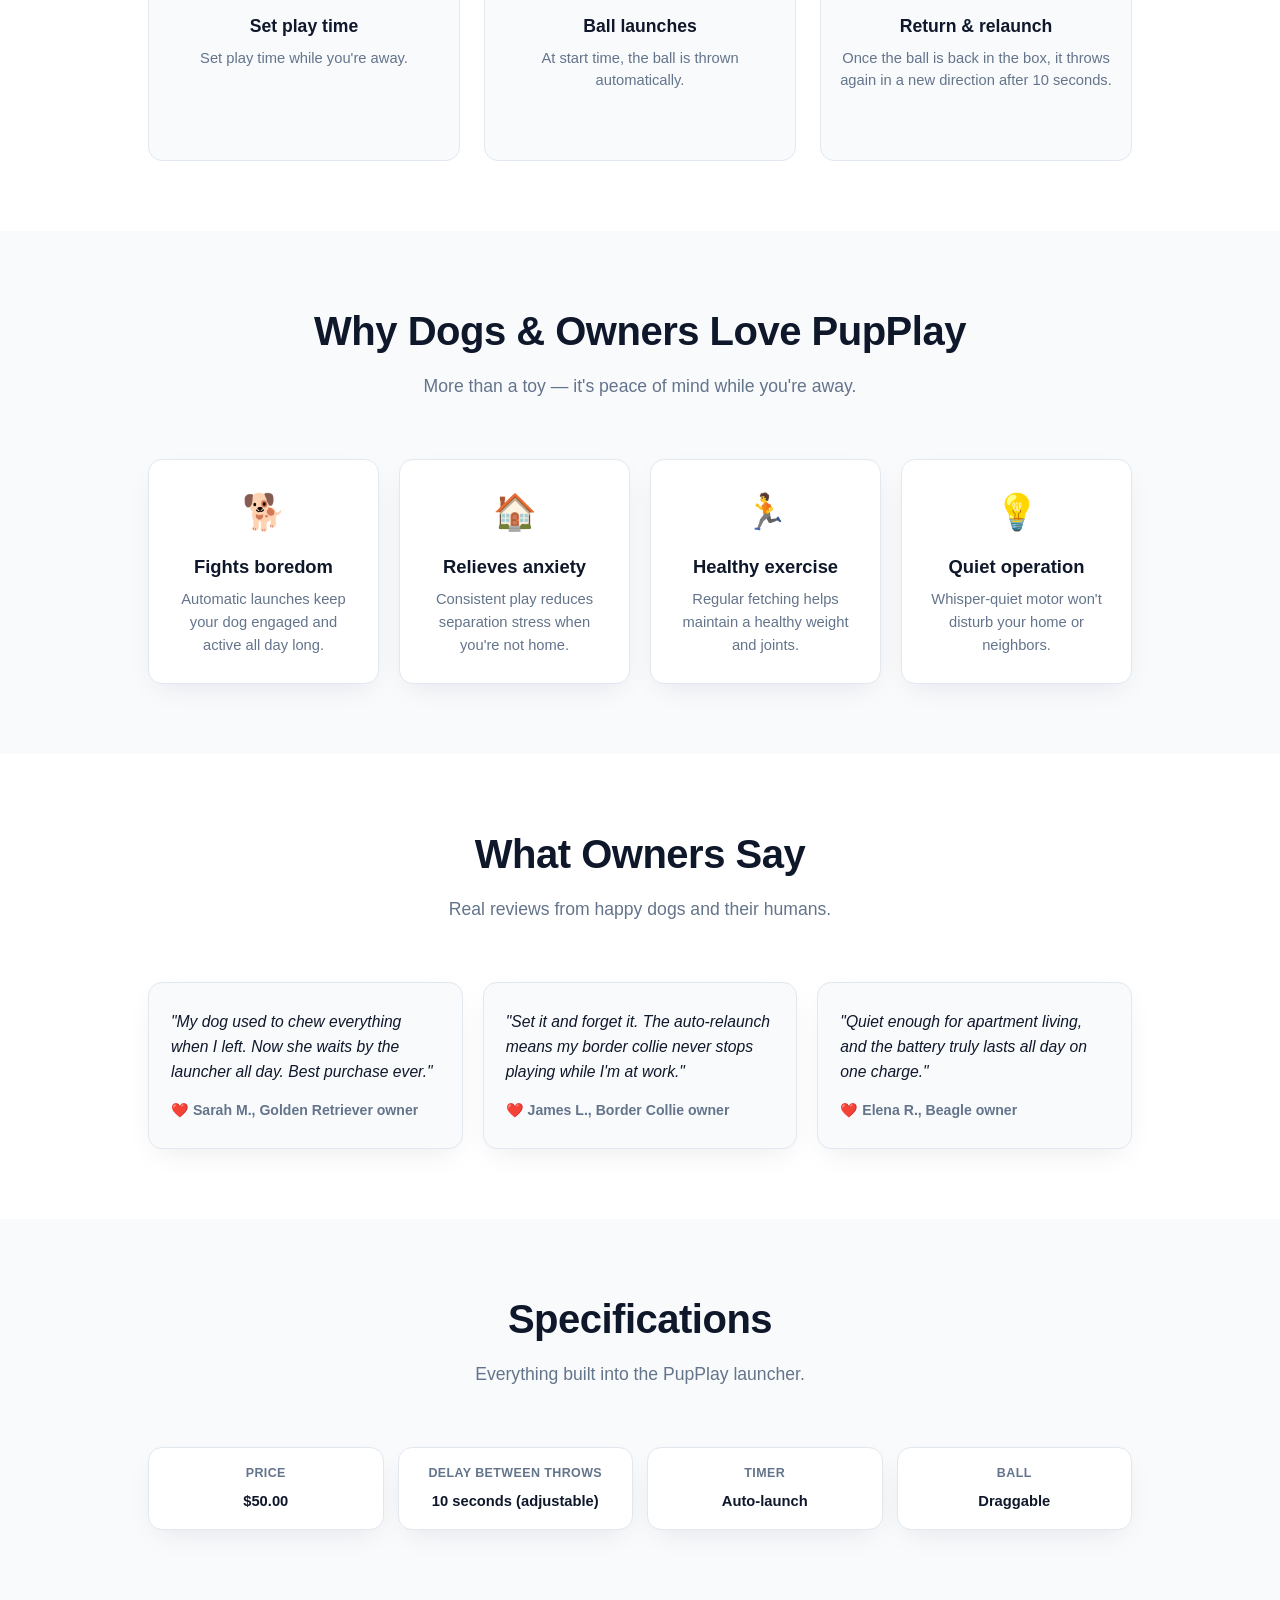
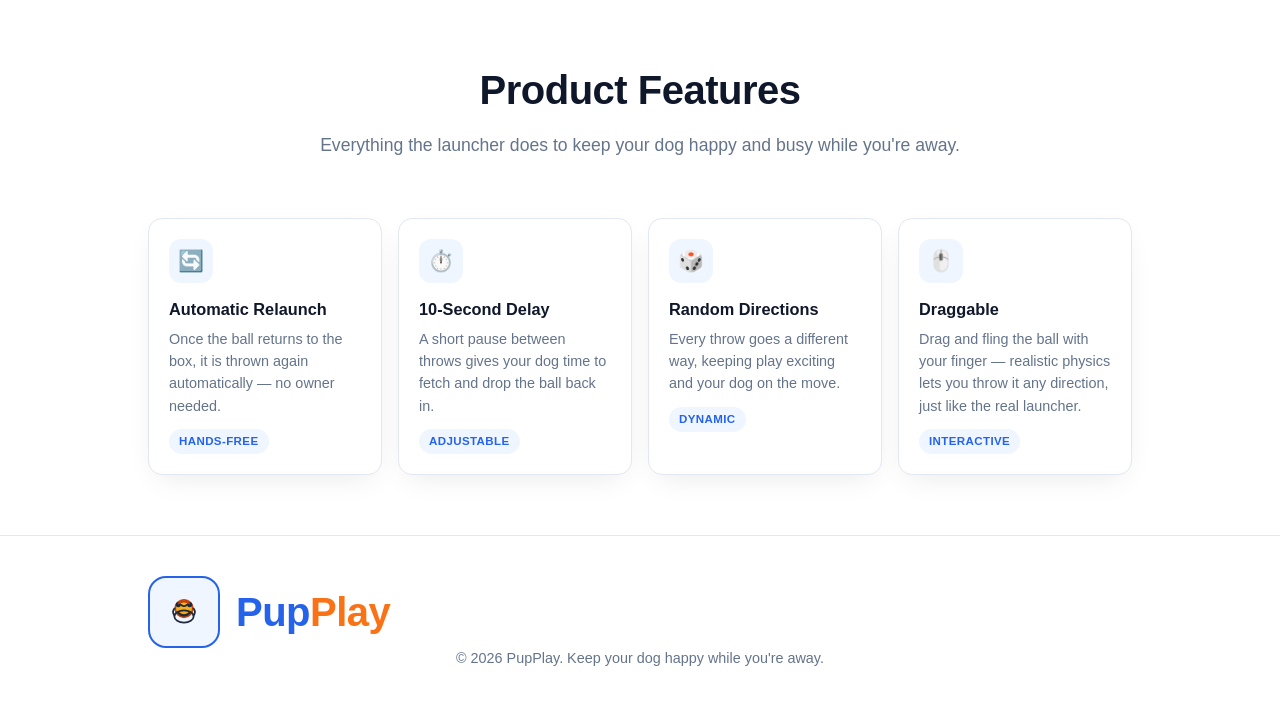
==== commit 50c666cb: "Redesign product section with better launcher preview and buy UI" ====
--- a/index.html
+++ b/index.html
@@ -61,30 +61,35 @@
     <div class="container">
       <div class="section-head">
         <h2>PupPlay Auto Launcher</h2>
-        <p class="section-sub">Price: <span class="price">$50.00</span></p>
+        <p class="section-sub">Keep your dog happy and busy while you're away</p>
       </div>
       <div class="product-grid">
         <div class="product-img">
-          <div class="launcher-preview">
-            <div class="preview-box">
-              <div class="preview-ball" id="preview-ball"></div>
+          <div class="launcher-card">
+            <div class="launcher-preview">
+              <div class="preview-box">
+                <div class="preview-ball" id="preview-ball"></div>
+                <div class="preview-orbit"></div>
+              </div>
+              <div class="preview-label">Ball returns to box</div>
             </div>
-            <div class="preview-label">Ball returns to box</div>
+            <div class="launcher-badge">Auto-Launch</div>
           </div>
         </div>
         <div class="product-buy">
+          <span class="buy-tag">New</span>
           <h3>PupPlay Auto Ball Launcher</h3>
-          <p class="product-desc">Automatic dog ball launcher. The ball launches automatically, retrieves into the box, and relaunches in a new direction after a 10-second delay. Keeps dogs happy and busy while you're away.</p>
-          <ul class="features">
-            <li>Auto-relaunch in random direction</li>
-            <li>10-second delay between throws</li>
-            <li>Quiet motor, chew-resistant ball</li>
+          <p class="product-desc">Automatic dog ball launcher with programmable timer. Set start &amp; end times &mdash; the ball launches on schedule, retrieves into the box, and relaunches in a new direction after a 10-second delay.</p>
+          <ul class="product-features">
+            <li>⚡ Programmable start &amp; end time</li>
+            <li>🔄 Auto-relaunch in random direction</li>
+            <li>⏱️ 10-second delay between throws</li>
+            <li>🔇 Quiet motor, chew-resistant ball</li>
+            <li>🔋 USB-rechargeable, all-day</li>
           </ul>
           <div class="buy-controls">
-            <div class="price-qty">
-              <div class="price-block">
-                <span class="price">$50.00</span>
-              </div>
+            <div class="price-block">
+              <span class="price">$50.00</span>
             </div>
             <button class="btn btn-primary btn-add" id="add-to-cart">Add to Cart</button>
           </div>
--- a/style.css
+++ b/style.css
@@ -79,34 +79,46 @@
 #hero-auto.active { background: var(--primary); color: #fff; }
 
 /* Product section */
-.product-section { padding: 35px 0; scroll-margin-top: 110px; }
-.section-head { text-align: center; margin-bottom: 44px; }
-.section-head h2 { font-size: 2rem; margin-bottom: 8px; letter-spacing: -0.5px; }
-.section-sub { color: var(--muted); font-size: 1.05rem; }
-.section-sub .price { color: var(--primary); font-weight: 800; font-size: 1.25rem; }
-.product-grid { display: grid; grid-template-columns: 1fr 1fr; gap: 40px; align-items: start; }
-.product-img { display: flex; justify-content: center; }
-.launcher-preview { width: 300px; }
-.preview-box { width: 170px; height: 170px; border: 4px solid var(--line); border-radius: 50%; background: #f8fafc; display: flex; align-items: center; justify-content: center; margin: 0 auto 12px; position: relative; }
-.preview-ball { width: 40px; height: 40px; background: #fbbf24; border-radius: 50%; box-shadow: 0 0 16px rgba(251,191,36,0.6); position: absolute; transition: all 0.5s ease; }
-.preview-label { text-align: center; font-size: 0.85rem; color: var(--muted); font-weight: 600; }
-.product-buy h3 { font-size: 1.5rem; margin-bottom: 8px; }
-.product-desc { color: var(--muted); margin-bottom: 20px; font-size: 1rem; line-height: 1.6; }
-.features { margin-bottom: 26px; }
-.features li { font-size: 0.98rem; color: var(--text); margin-bottom: 8px; padding-left: 26px; position: relative; }
-.buy-controls { display: flex; flex-direction: column; gap: 14px; }
+.product-section { padding: 50px 0; scroll-margin-top: 110px; }
+.section-head { text-align: center; margin-bottom: 60px; }
+.section-head h2 { font-size: 2.5rem; margin-bottom: 12px; letter-spacing: -0.5px; }
+.section-sub { color: var(--muted); font-size: 1.1rem; }
+
+/* Product grid */
+.product-grid { display: grid; grid-template-columns: 1fr 1fr; gap: 50px; align-items: start; }
+
+/* Launcher preview card */
+.launcher-card { position: relative; background: var(--card); border: 1px solid var(--line); border-radius: 24px; padding: 32px; box-shadow: var(--shadow); }
+.launcher-badge { position: absolute; top: -12px; left: 24px; background: var(--primary); color: #fff; font-size: 0.8rem; font-weight: 700; padding: 4px 12px; border-radius: 20px; text-transform: uppercase; letter-spacing: 0.5px; }
+.launcher-preview { text-align: center; margin-bottom: 20px; }
+.preview-box { width: 200px; height: 200px; border: 4px solid var(--line); border-radius: 50%; background: #f8fafc; display: flex; align-items: center; justify-content: center; margin: 0 auto 16px; position: relative; }
+.preview-ball { width: 44px; height: 44px; background: #fbbf24; border-radius: 50%; box-shadow: 0 0 16px rgba(251,191,36,0.6); position: absolute; animation: previewFloat 3s ease-in-out infinite; }
+.preview-orbit { position: absolute; inset: 0; border: 2px dashed rgba(34,211,238,0.35); border-radius: 50%; animation: spin 10s linear infinite; }
+.preview-label { text-align: center; font-size: 0.85rem; color: var(--muted); font-weight: 600; margin-top: 8px; }
+
+@keyframes previewFloat {
+  0%, 100% { transform: translateY(0); }
+  50% { transform: translateY(-10px); }
+}
+@keyframes spin { from { transform: rotate(0deg); } to { transform: rotate(360deg); } }
+
+/* Buy section */
+.product-buy { display: flex; flex-direction: column; gap: 18px; }
+.buy-tag { font-size: 0.8rem; font-weight: 700; color: var(--accent); text-transform: uppercase; letter-spacing: 1px; }
+.product-buy h3 { font-size: 2rem; margin-bottom: 10px; letter-spacing: -0.3px; }
+.product-desc { color: var(--muted); margin-bottom: 22px; font-size: 1.05rem; line-height: 1.7; }
+
+/* Product features list */
+.product-features { margin-bottom: 26px; }
+.product-features li { font-size: 0.98rem; color: var(--text); margin-bottom: 10px; padding-left: 28px; position: relative; line-height: 1.6; }
+.product-features li::before { content: "✓"; position: absolute; left: 0; color: var(--accent); font-weight: 800; font-size: 1.1rem; }
+
+/* Buy controls */
+.buy-controls { display: flex; flex-direction: column; gap: 16px; margin-top: 8px; }
 .price-qty { display: flex; gap: 22px; align-items: center; flex-wrap: wrap; }
 .price-block { display: flex; flex-direction: column; gap: 4px; }
-.price-block .price { font-size: 1.6rem; font-weight: 800; color: var(--primary); }
+.price-block .price { font-size: 2rem; font-weight: 800; color: var(--primary); }
 .price-block .unit { font-size: 0.85rem; color: var(--muted); }
-.qty-selector { display: flex; align-items: center; gap: 8px; border: 1px solid var(--line); border-radius: 10px; padding: 6px 10px; background: var(--card); }
-.qty-selector label { font-size: 0.8rem; color: var(--muted); font-weight: 700; text-transform: uppercase; letter-spacing: 0.5px; margin-right: 6px; }
-.qty-step { display: flex; align-items: center; gap: 6px; }
-.qty-btn { width: 32px; height: 32px; border-radius: 8px; background: var(--bg); color: var(--primary); font-weight: 800; font-size: 1.1rem; display: flex; align-items: center; justify-content: center; border: 1px solid var(--line); }
-.qty-btn:hover { background: var(--primary); color: #fff; }
-#qty { width: 44px; text-align: center; font-size: 1rem; font-weight: 700; color: var(--text); border: none; background: transparent; }
-.total-block { display: flex; justify-content: space-between; align-items: center; padding-top: 10px; border-top: 1px solid var(--line); font-size: 1.1rem; }
-.total-block .total-price { font-weight: 800; color: var(--primary); font-size: 1.2rem; }
 
 /* Product features grid */
 .features-block { padding: 60px 0; background: var(--card); }
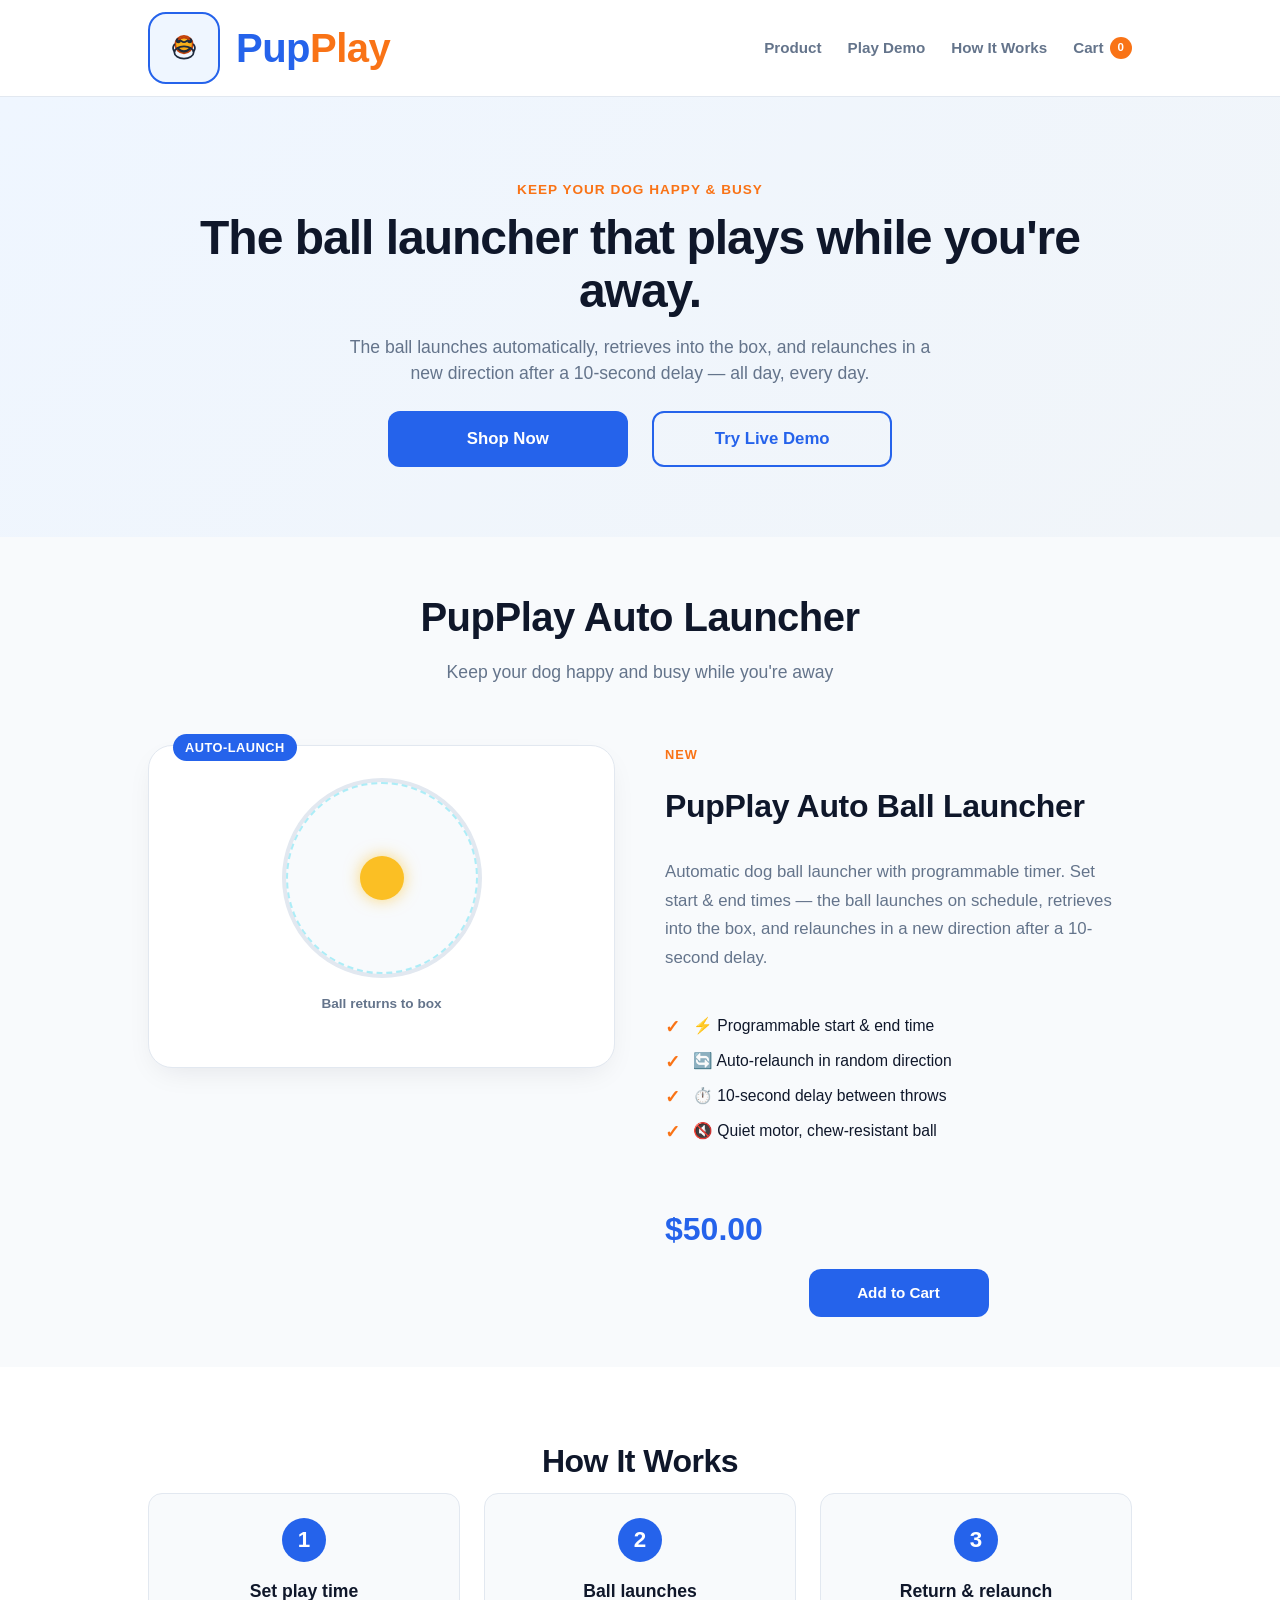
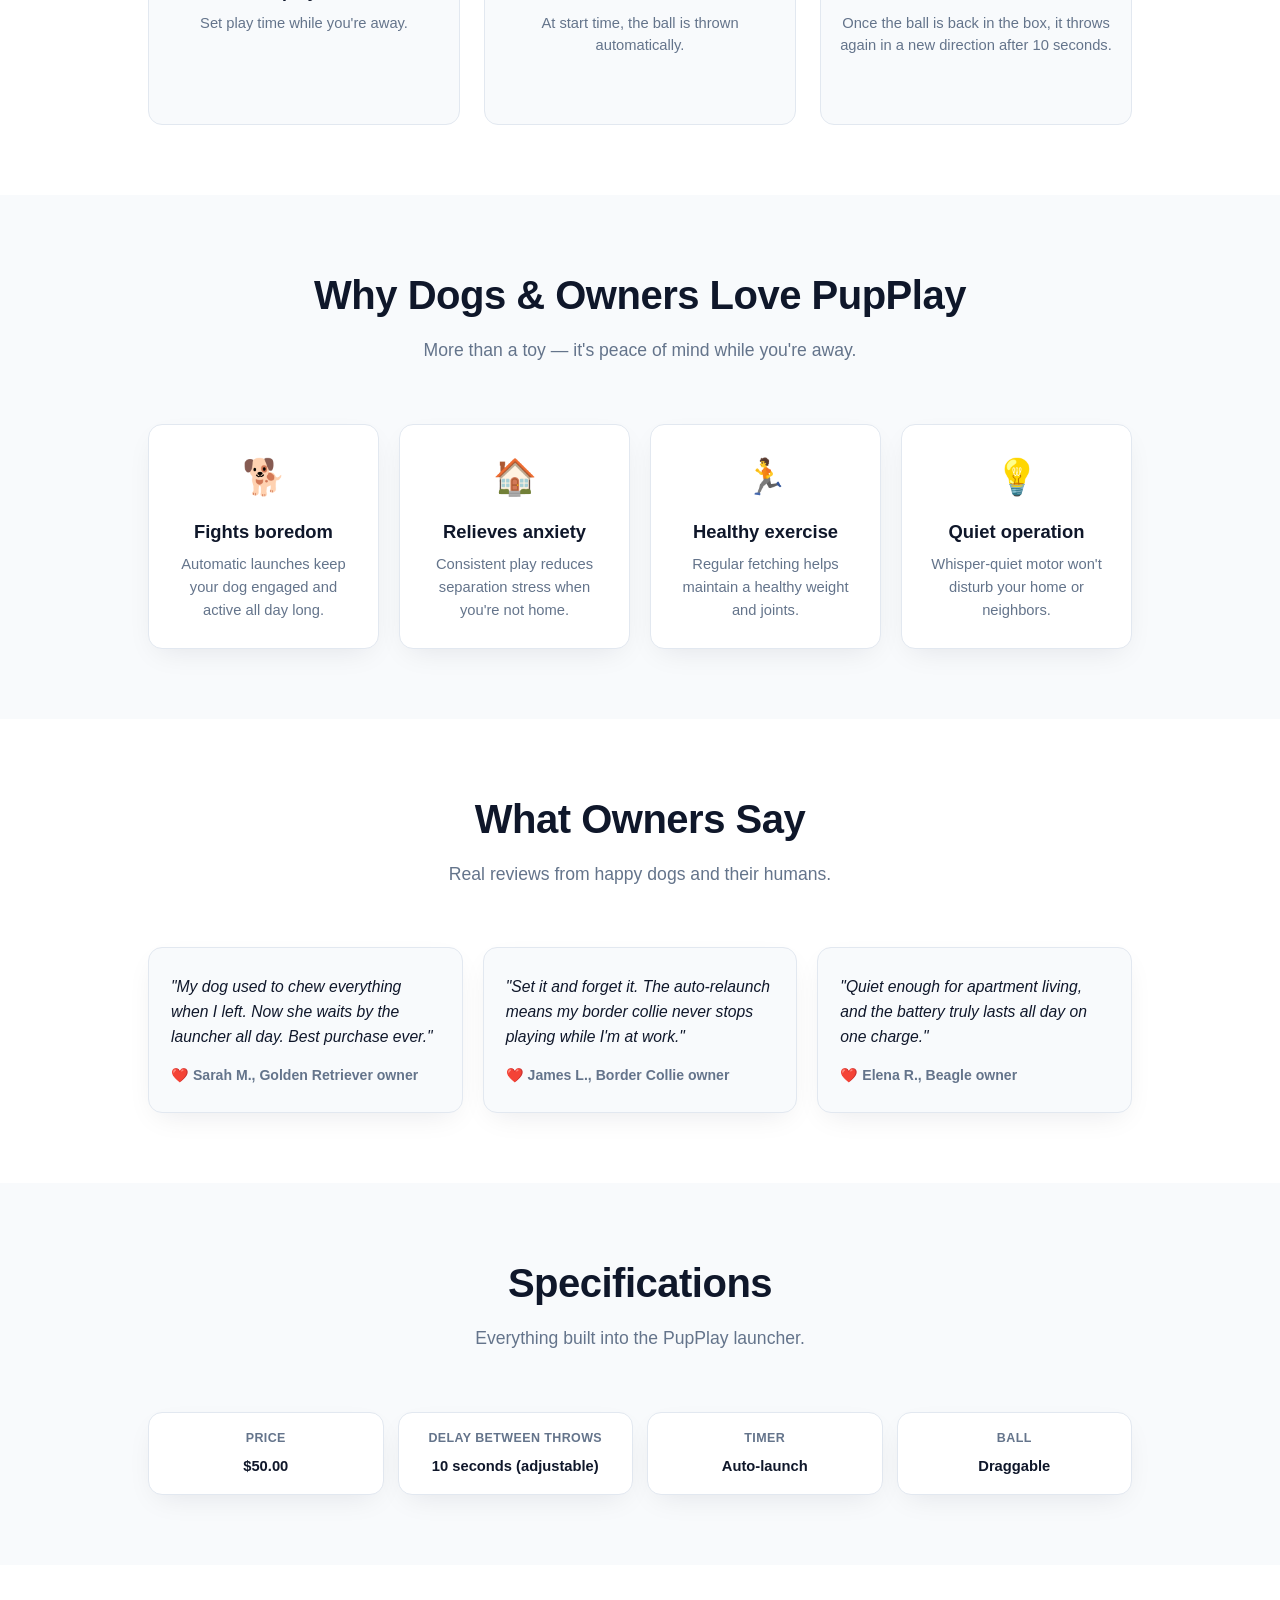
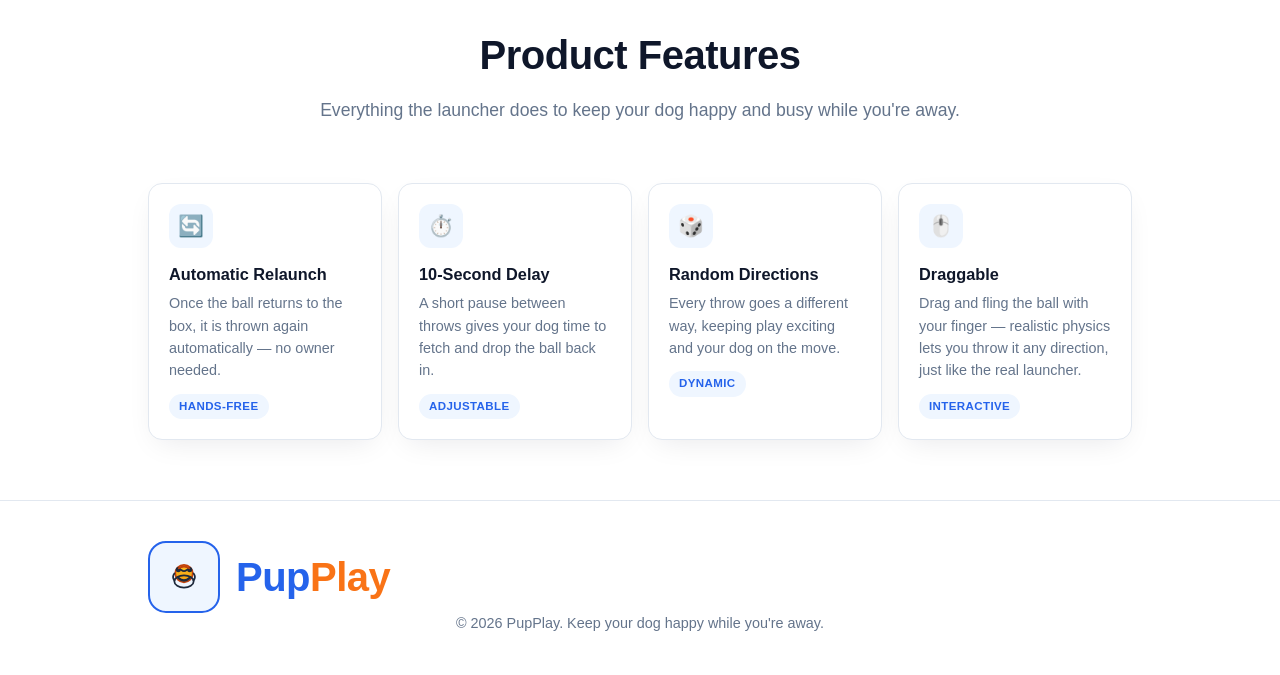
==== commit 1046416c: "Remove USB-rechargeable from product features" ====
--- a/index.html
+++ b/index.html
@@ -85,7 +85,6 @@
             <li>🔄 Auto-relaunch in random direction</li>
             <li>⏱️ 10-second delay between throws</li>
             <li>🔇 Quiet motor, chew-resistant ball</li>
-            <li>🔋 USB-rechargeable, all-day</li>
           </ul>
           <div class="buy-controls">
             <div class="price-block">
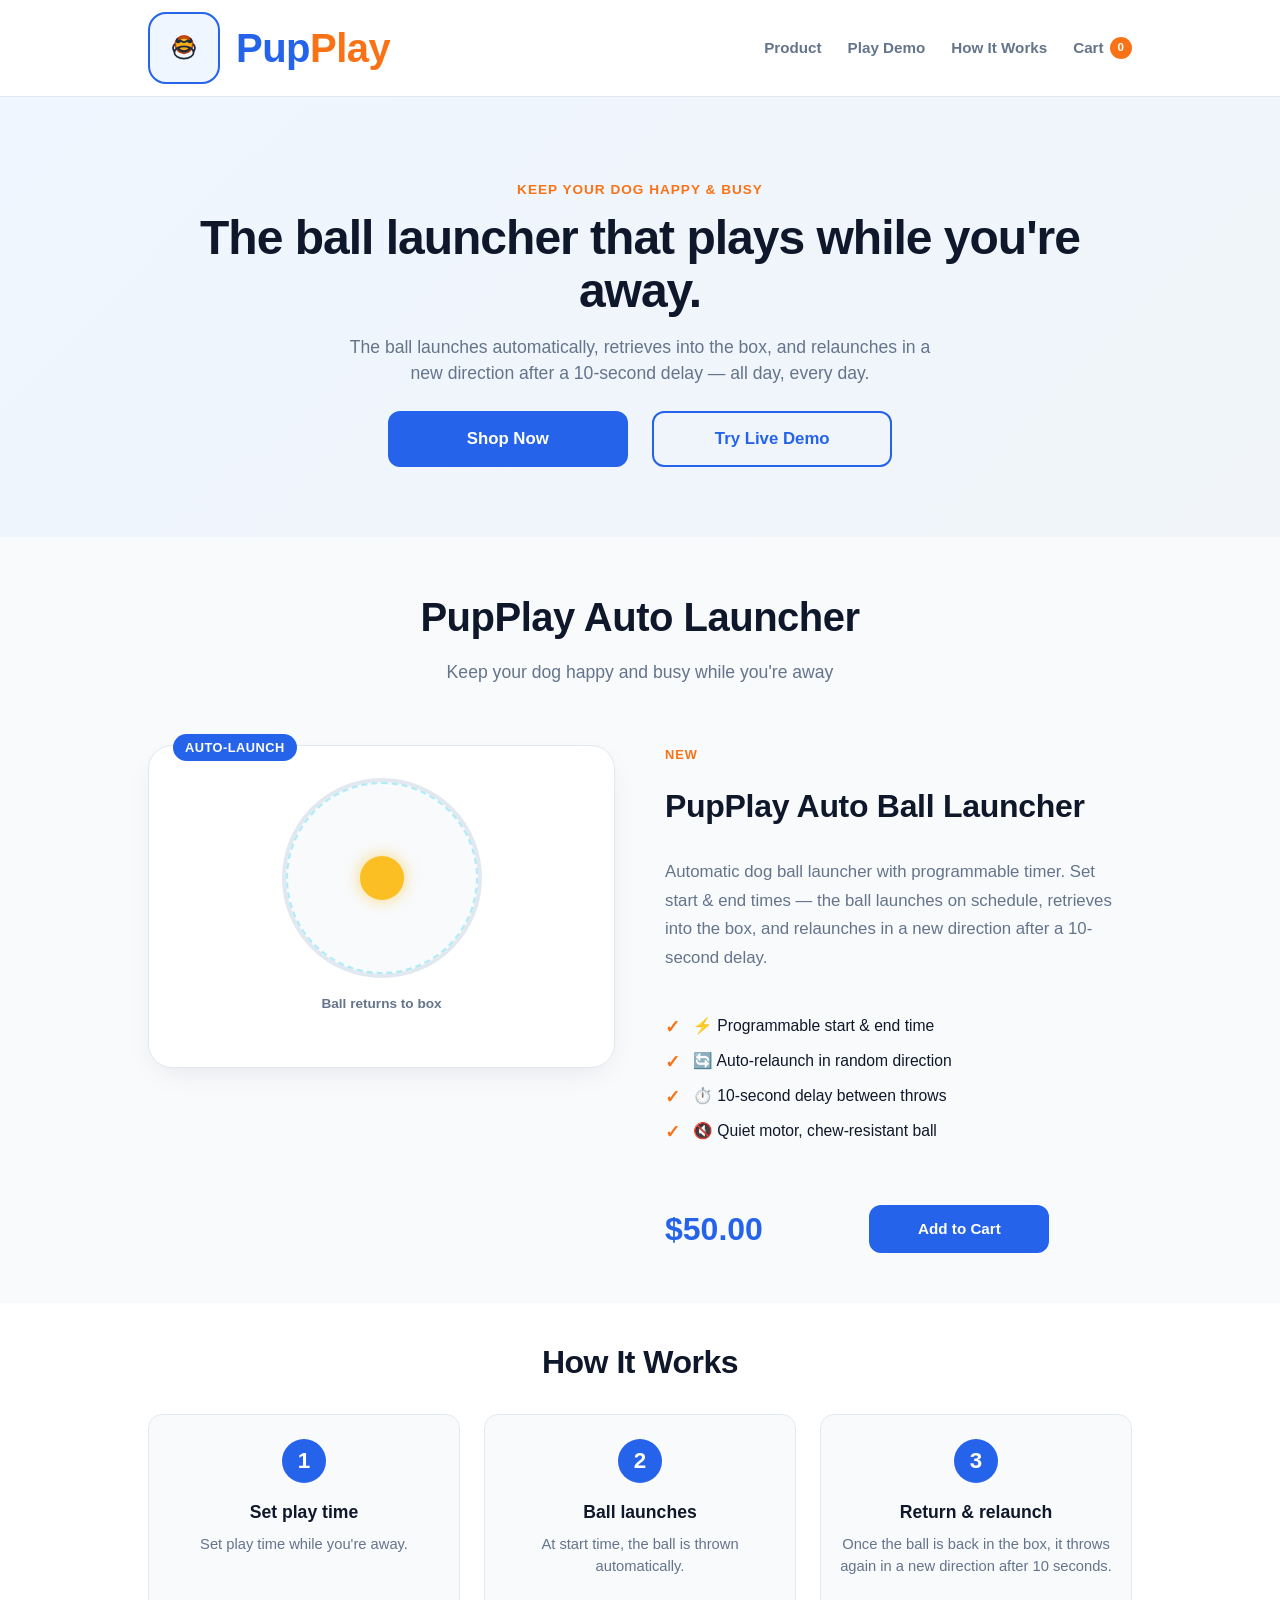
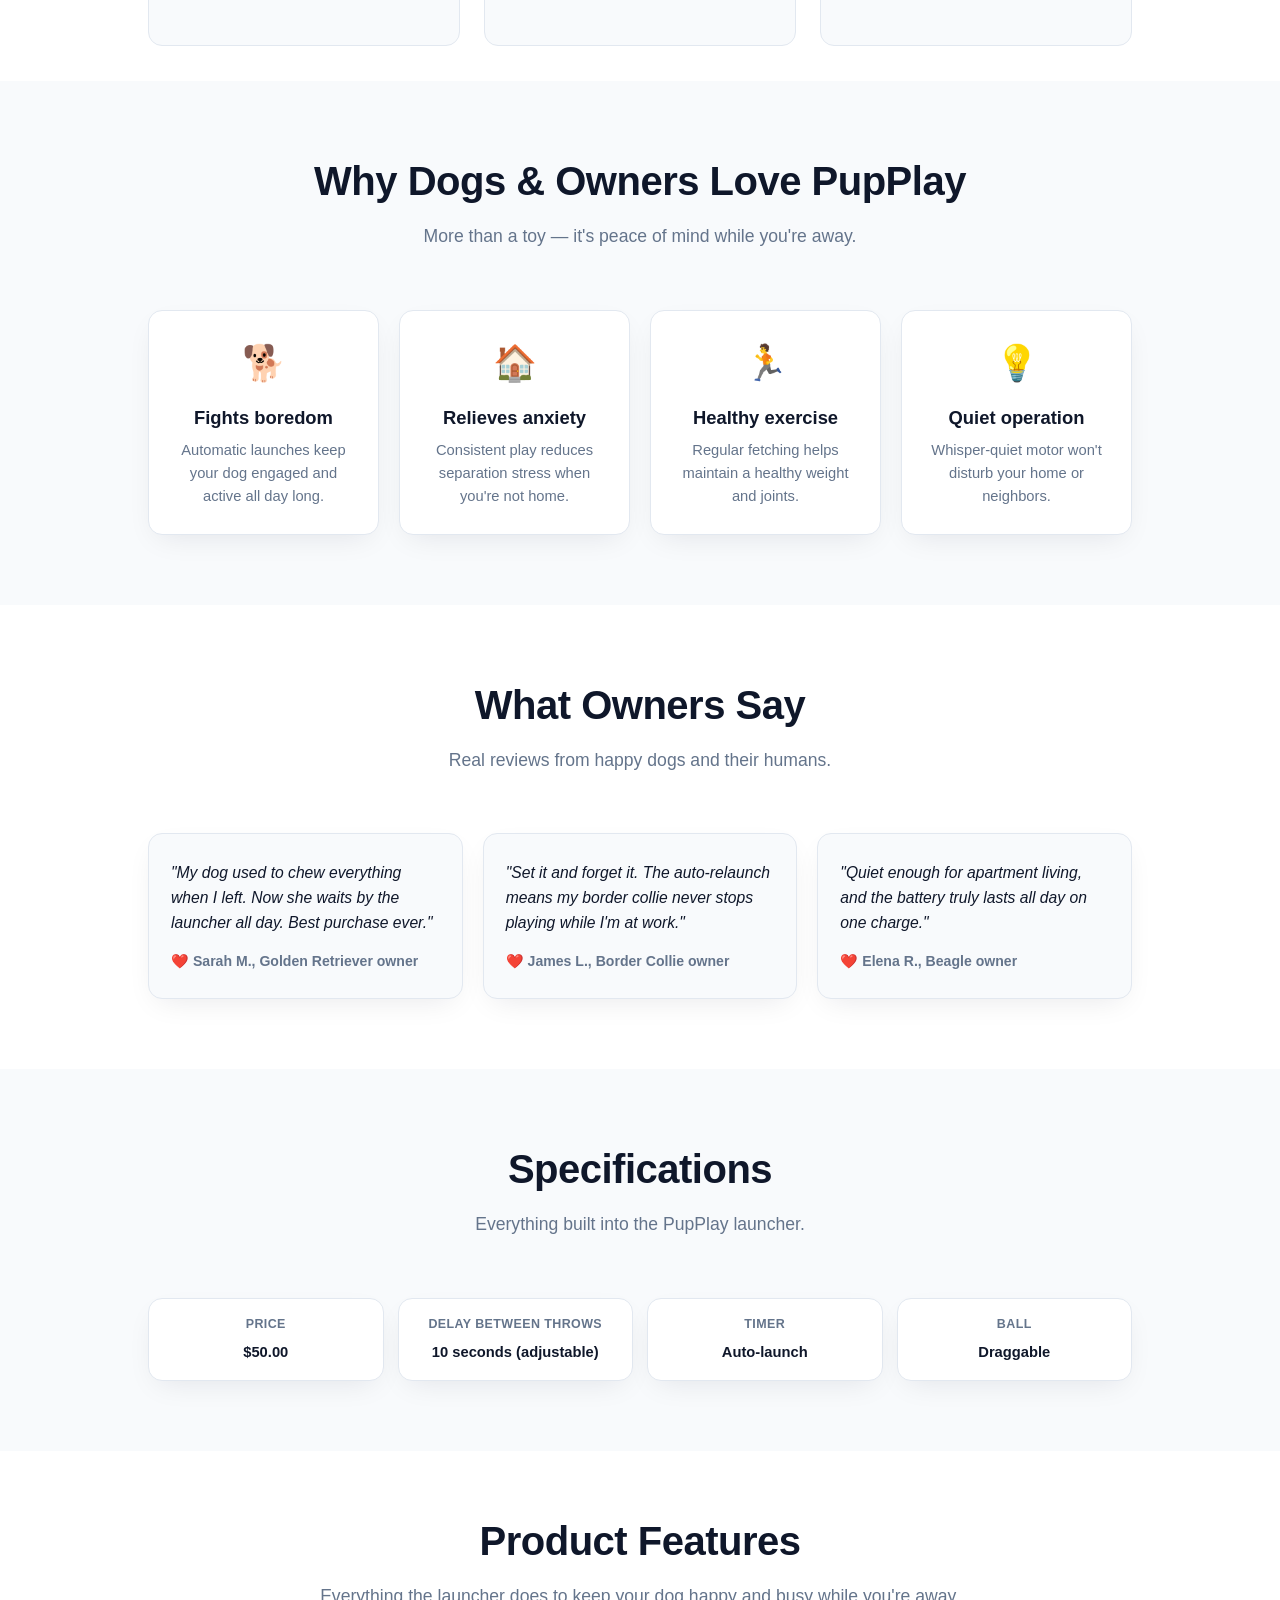
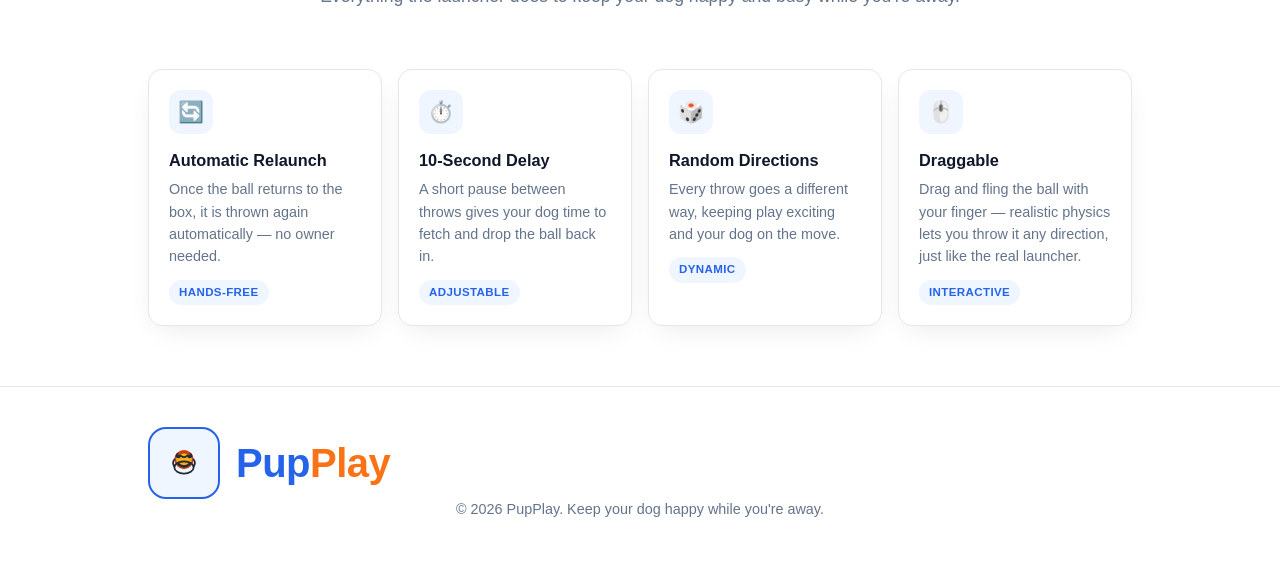
==== commit 1d0f3cb0: "Add UPI, Debit Card, Credit Card payment options to cart checkout" ====
--- a/index.html
+++ b/index.html
@@ -251,6 +251,26 @@
           <span>Total:</span>
           <span class="cart-total-price" id="cart-total-price">$0.00</span>
         </div>
+        <div class="payment-methods">
+          <h4>Payment Method</h4>
+          <div class="payment-options">
+            <label class="payment-option">
+              <input type="radio" name="payment" value="upi" checked>
+              <span class="payment-icon">📱</span>
+              <span>UPI</span>
+            </label>
+            <label class="payment-option">
+              <input type="radio" name="payment" value="debit">
+              <span class="payment-icon">💳</span>
+              <span>Debit Card</span>
+            </label>
+            <label class="payment-option">
+              <input type="radio" name="payment" value="credit">
+              <span class="payment-icon">💳</span>
+              <span>Credit Card</span>
+            </label>
+          </div>
+        </div>
         <button class="btn btn-primary cart-checkout" id="cart-checkout">Checkout</button>
       </div>
     </div>
--- a/style.css
+++ b/style.css
@@ -114,7 +114,7 @@
 .product-features li::before { content: "✓"; position: absolute; left: 0; color: var(--accent); font-weight: 800; font-size: 1.1rem; }
 
 /* Buy controls */
-.buy-controls { display: flex; flex-direction: column; gap: 16px; margin-top: 8px; }
+.buy-controls { display: flex; flex-direction: row; gap: 24px; align-items: center; margin-top: 8px; }
 .price-qty { display: flex; gap: 22px; align-items: center; flex-wrap: wrap; }
 .price-block { display: flex; flex-direction: column; gap: 4px; }
 .price-block .price { font-size: 2rem; font-weight: 800; color: var(--primary); }
@@ -131,8 +131,8 @@
 .feature-tag { display: inline-block; margin-top: 12px; font-size: 0.72rem; font-weight: 700; color: var(--primary); background: #eff6ff; padding: 4px 10px; border-radius: 999px; text-transform: uppercase; letter-spacing: 0.4px; }
 
 /* How it works */
-.how-it-works { padding: 70px 0; background: var(--card); scroll-margin-top: 110px; }
-.how-it-works h2 { text-align: center; font-size: 2rem; margin-bottom: 8px; letter-spacing: -0.5px; }
+.how-it-works { padding: 35px 0; background: var(--card); scroll-margin-top: 110px; }
+.how-it-works h2 { text-align: center; font-size: 2rem; margin-bottom: 28px; letter-spacing: -0.5px; }
 .how-it-works p { text-align: center; color: var(--muted); margin-bottom: 44px; font-size: 1.05rem; }
 .steps { display: grid; grid-template-columns: repeat(3, 1fr); gap: 24px; }
 .step { text-align: center; padding: 24px 16px; border-radius: var(--radius); border: 1px solid var(--line); background: var(--bg); }
@@ -188,6 +188,15 @@
 .cart-total .cart-total-price { color: var(--primary); }
 .cart-checkout { width: 100%; padding: 14px; font-size: 1rem; }
 
+/* Payment methods */
+.payment-methods { padding: 10px 0; }
+.payment-methods h4 { font-size: 0.9rem; color: var(--muted); margin-bottom: 10px; font-weight: 700; }
+.payment-options { display: flex; gap: 12px; flex-wrap: wrap; }
+.payment-option { display: flex; align-items: center; gap: 8px; font-size: 0.9rem; color: var(--text); cursor: pointer; }
+.payment-option input { accent-color: var(--primary); }
+.payment-icon { font-size: 1.2rem; }
+.payment-option span:last-child { font-weight: 500; }
+
 /* Footer */
 .footer { padding: 40px 0; text-align: center; color: var(--muted); font-size: 0.9rem; border-top: 1px solid var(--line); background: var(--card); }
 
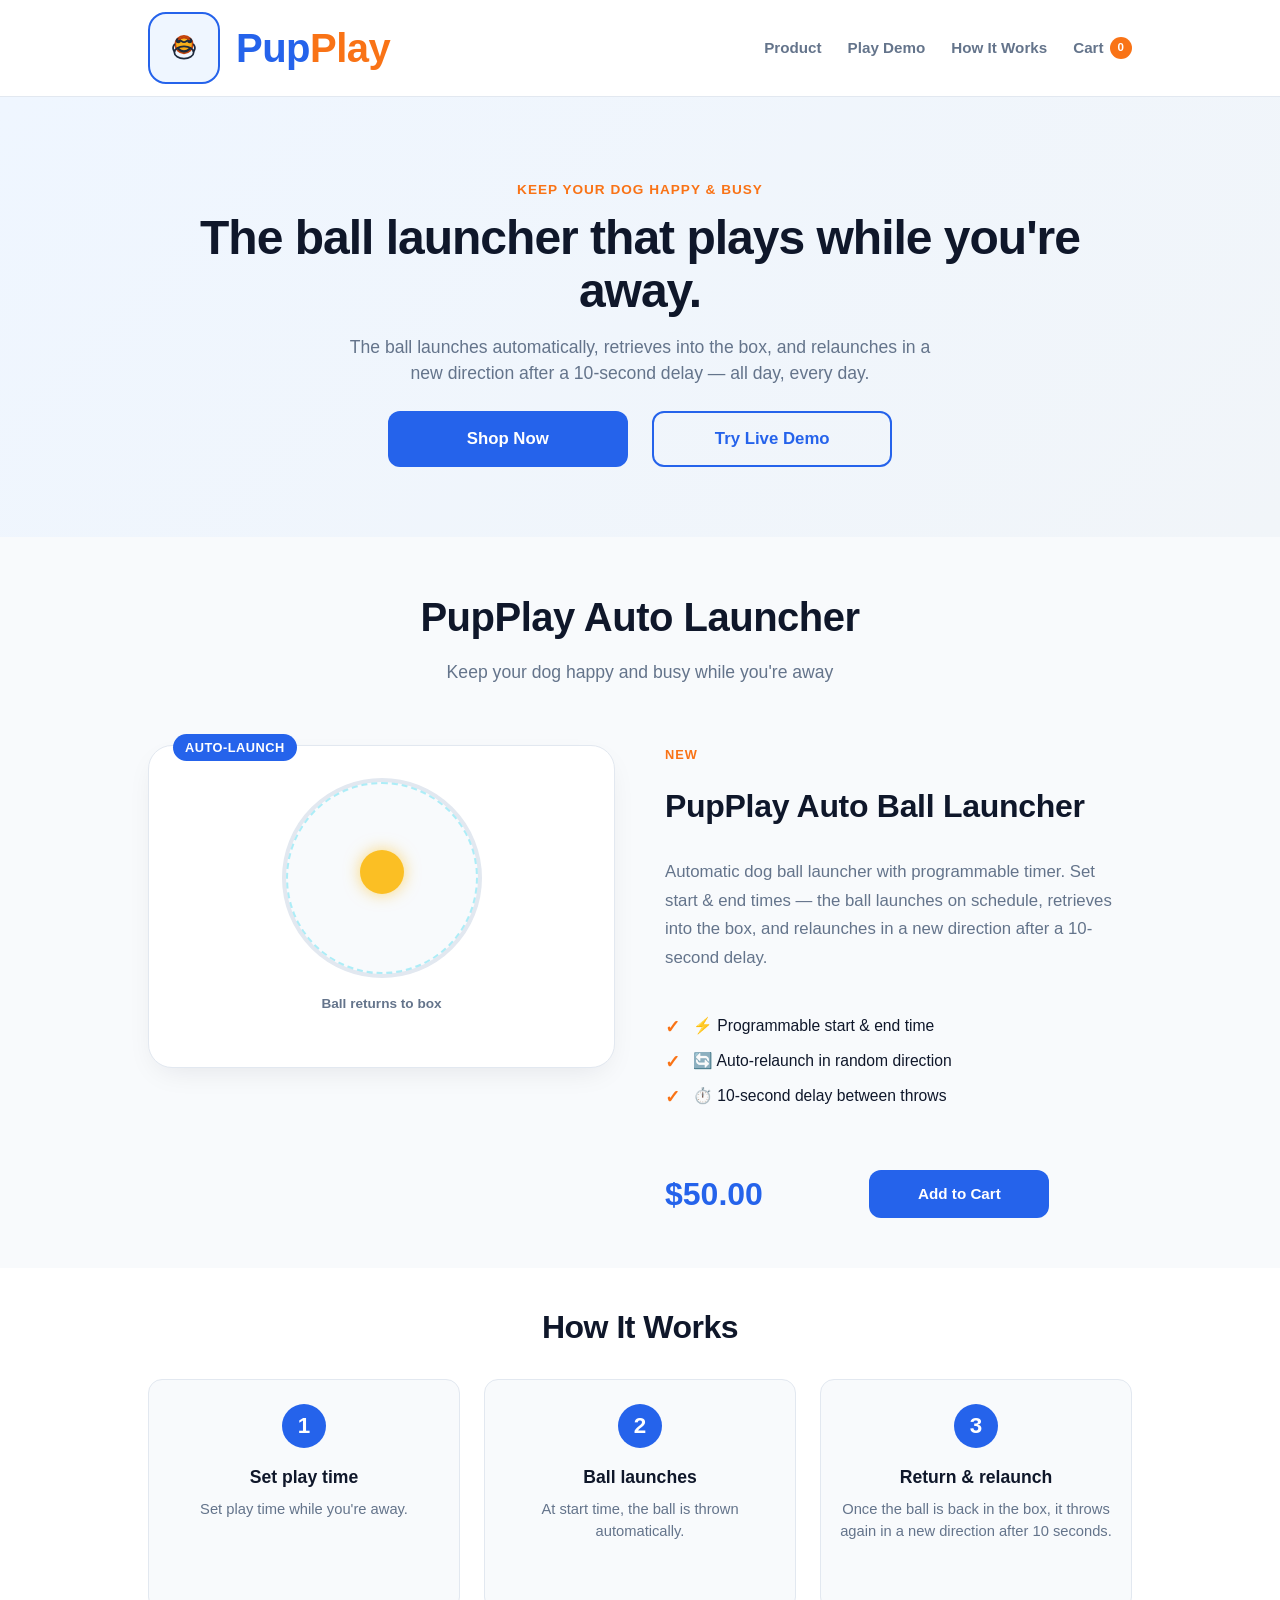
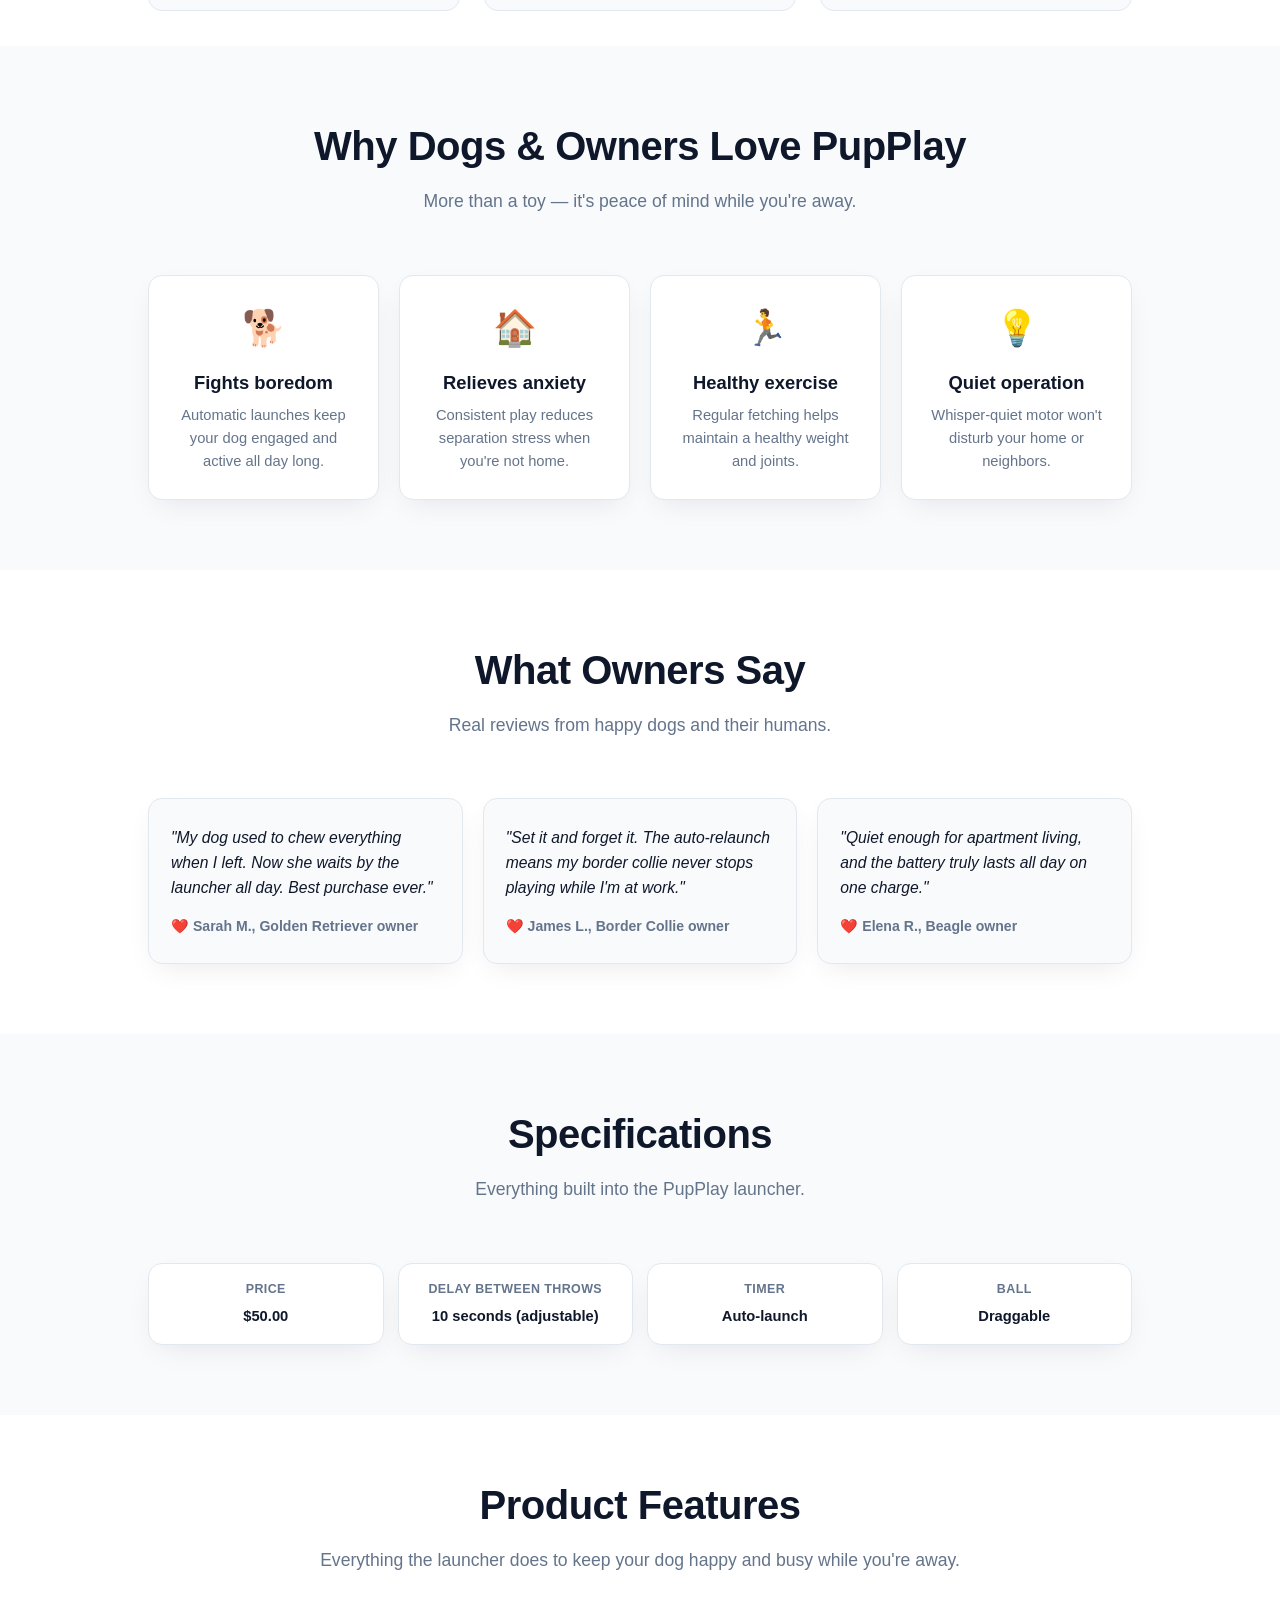
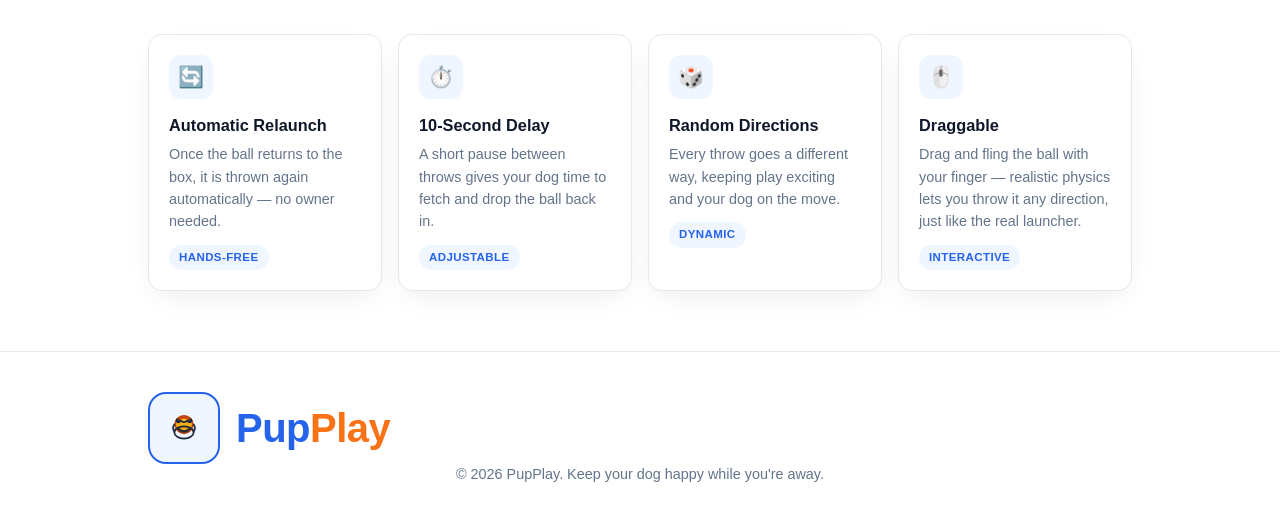
==== commit 35ea395d: "Remove Quiet Motor from main page product features" ====
--- a/index.html
+++ b/index.html
@@ -84,7 +84,6 @@
             <li>⚡ Programmable start &amp; end time</li>
             <li>🔄 Auto-relaunch in random direction</li>
             <li>⏱️ 10-second delay between throws</li>
-            <li>🔇 Quiet motor, chew-resistant ball</li>
           </ul>
           <div class="buy-controls">
             <div class="price-block">
@@ -251,24 +250,58 @@
           <span>Total:</span>
           <span class="cart-total-price" id="cart-total-price">$0.00</span>
         </div>
-        <div class="payment-methods">
+        <div class="payment-accordion">
           <h4>Payment Method</h4>
-          <div class="payment-options">
-            <label class="payment-option">
-              <input type="radio" name="payment" value="upi" checked>
-              <span class="payment-icon">📱</span>
+          <div class="accordion-item">
+            <button class="accordion-header" id="upi-header" aria-expanded="true">
+              <span class="accordion-icon">📱</span>
               <span>UPI</span>
-            </label>
-            <label class="payment-option">
-              <input type="radio" name="payment" value="debit">
-              <span class="payment-icon">💳</span>
-              <span>Debit Card</span>
-            </label>
-            <label class="payment-option">
-              <input type="radio" name="payment" value="credit">
-              <span class="payment-icon">💳</span>
-              <span>Credit Card</span>
-            </label>
+              <span class="accordion-arrow">▾</span>
+            </button>
+            <div class="accordion-content" id="upi-content" aria-hidden="false">
+              <label class="field-label">UPI ID</label>
+              <input type="text" class="field-input" placeholder="e.g. name@upi" />
+              <div class="field-hint">Enter your UPI ID to pay</div>
+            </div>
+          </div>
+          <div class="accordion-item">
+            <button class="accordion-header" id="card-header" aria-expanded="false">
+              <span class="accordion-icon">💳</span>
+              <span>Credit / Debit / ATM Card</span>
+              <span class="accordion-arrow">▾</span>
+            </button>
+            <div class="accordion-content" id="card-content" aria-hidden="true">
+              <label class="field-label">Card Number</label>
+              <input type="text" class="field-input" placeholder="1234 5678 9012 3456" />
+              <div class="card-row">
+                <div class="field-group">
+                  <label class="field-label">Expiry</label>
+                  <input type="text" class="field-input" placeholder="MM/YY" />
+                </div>
+                <div class="field-group">
+                  <label class="field-label">CVV</label>
+                  <input type="text" class="field-input" placeholder="123" />
+                </div>
+              </div>
+            </div>
+          </div>
+          <div class="accordion-item">
+            <button class="accordion-header" id="netbank-header" aria-expanded="false">
+              <span class="accordion-icon">🏦</span>
+              <span>Net Banking</span>
+              <span class="accordion-arrow">▾</span>
+            </button>
+            <div class="accordion-content" id="netbank-content" aria-hidden="true">
+              <label class="field-label">Select Bank</label>
+              <select class="field-input">
+                <option>Select your bank</option>
+                <option>State Bank of India</option>
+                <option>HDFC Bank</option>
+                <option>ICICI Bank</option>
+                <option>Axis Bank</option>
+                <option>Kotak Mahindra Bank</option>
+              </select>
+            </div>
           </div>
         </div>
         <button class="btn btn-primary cart-checkout" id="cart-checkout">Checkout</button>
--- a/style.css
+++ b/style.css
@@ -197,6 +197,30 @@
 .payment-icon { font-size: 1.2rem; }
 .payment-option span:last-child { font-weight: 500; }
 
+/* Payment accordion */
+.payment-accordion { padding: 10px 0; }
+.payment-accordion h4 { font-size: 0.9rem; color: var(--muted); margin-bottom: 12px; font-weight: 700; }
+.accordion-item { border: 1px solid var(--line); border-radius: 10px; margin-bottom: 8px; overflow: hidden; }
+.accordion-header {
+  width: 100%; display: flex; align-items: center; justify-content: space-between;
+  padding: 12px 16px; background: #f8fafc; border: none; cursor: pointer;
+  font-size: 0.95rem; font-weight: 600; color: var(--text); text-align: left;
+  transition: background 0.2s;
+}
+.accordion-header:hover { background: var(--bg); }
+.accordion-header .accordion-icon { font-size: 1.2rem; margin-right: 8px; }
+.accordion-header .accordion-arrow { font-size: 0.7rem; color: var(--muted); }
+.accordion-content { padding: 0 16px 12px; display: none; animation: accordionSlide 0.2s ease; }
+.accordion-content[aria-hidden="false"] { display: block; }
+@keyframes accordionSlide { from { opacity: 0; transform: translateY(-8px); } to { opacity: 1; transform: translateY(0); } }
+.field-label { display: block; font-size: 0.8rem; color: var(--muted); font-weight: 700; margin-bottom: 6px; text-transform: uppercase; letter-spacing: 0.4px; }
+.field-input { width: 100%; padding: 10px 12px; border: 1px solid var(--line); border-radius: 8px; font-size: 0.95rem; font-family: inherit; background: #fff; }
+.field-input:focus { outline: none; border-color: var(--primary); }
+.field-hint { font-size: 0.75rem; color: var(--muted); margin-top: 4px; }
+.card-row { display: flex; gap: 12px; margin-top: 10px; }
+.field-group { flex: 1; }
+.field-group .field-input { width: 100%; }
+
 /* Footer */
 .footer { padding: 40px 0; text-align: center; color: var(--muted); font-size: 0.9rem; border-top: 1px solid var(--line); background: var(--card); }
 
